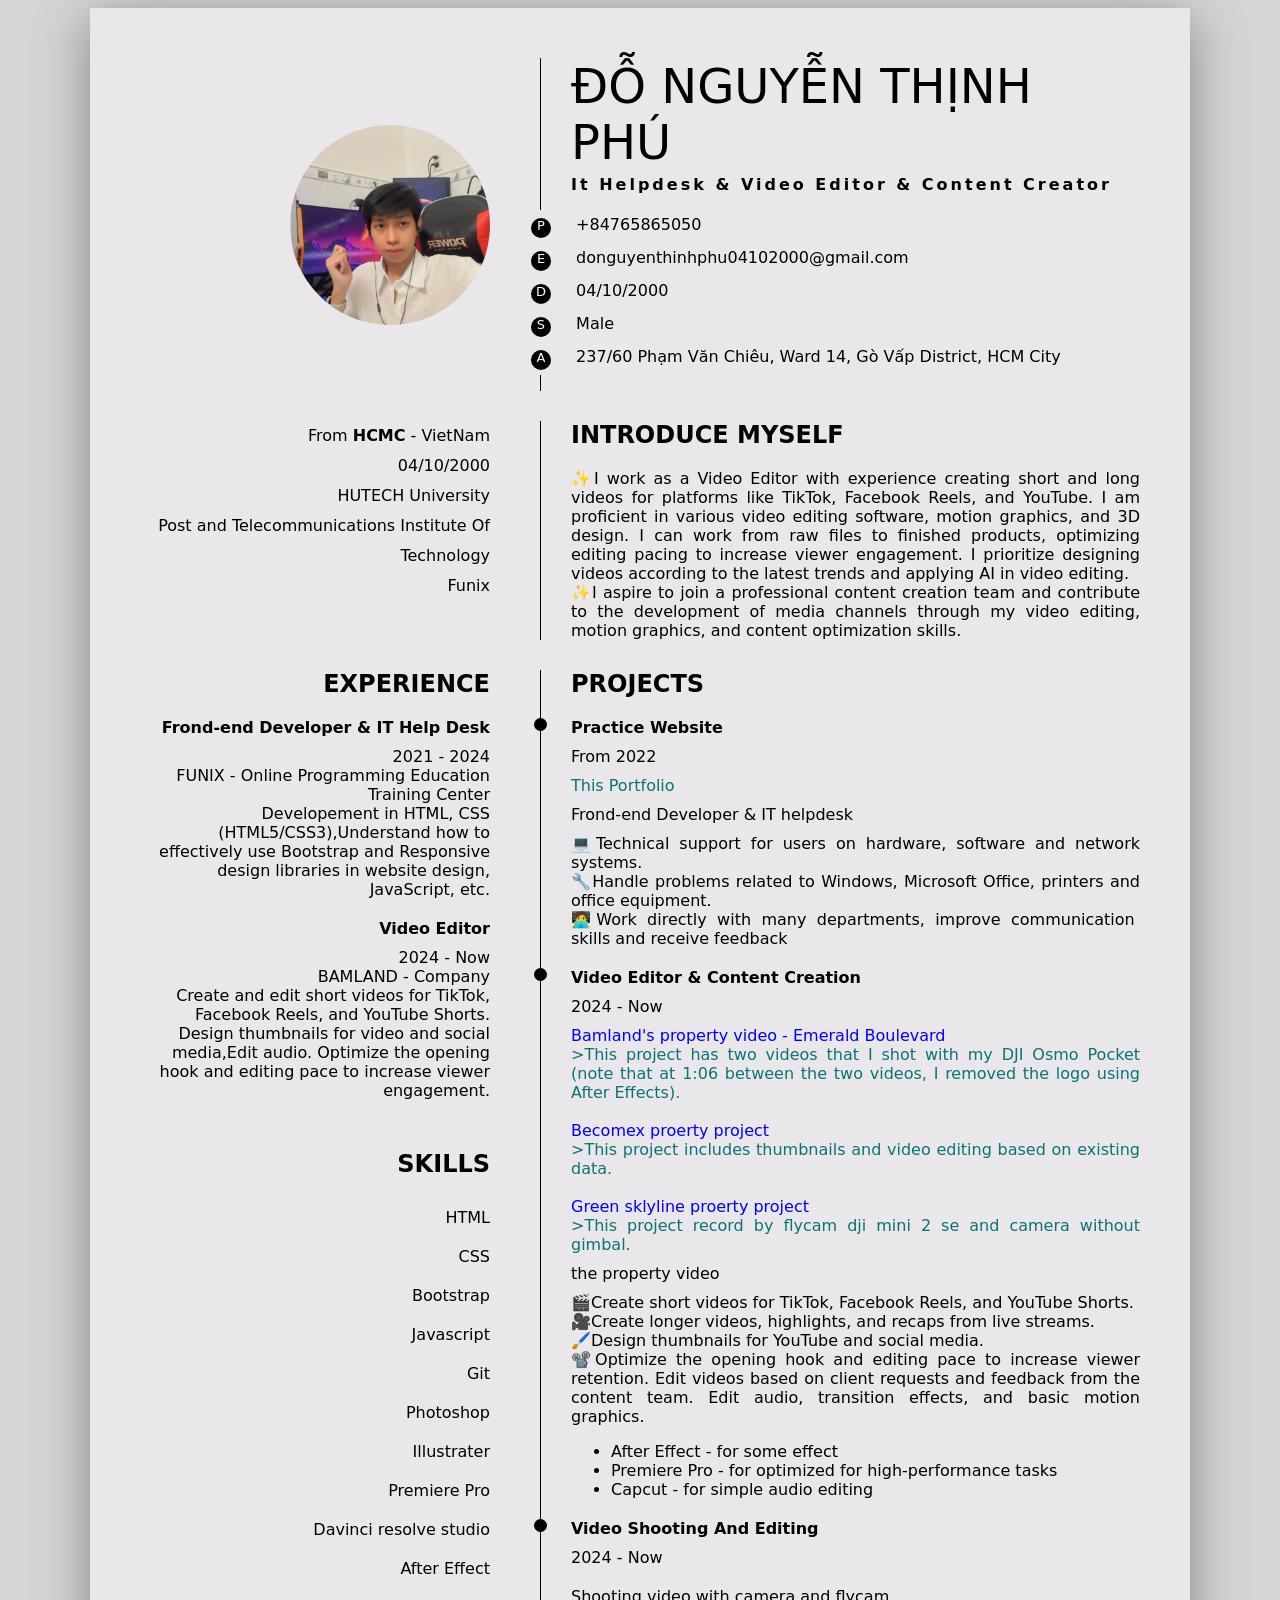
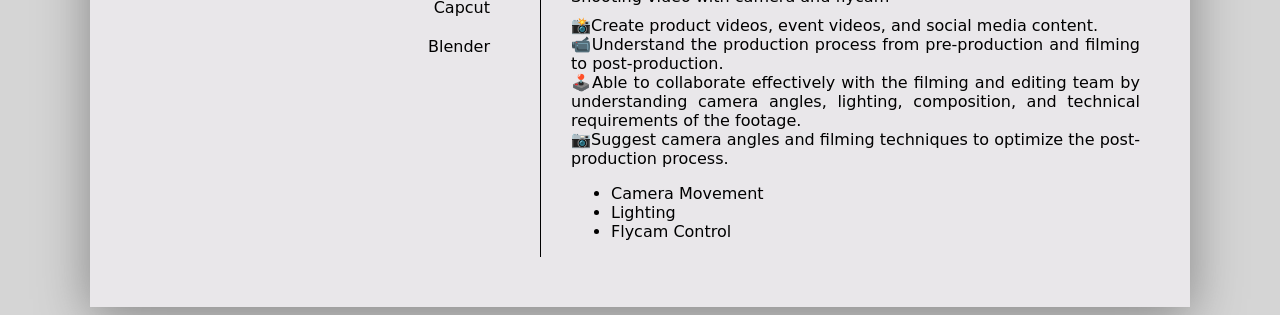
==== CV_videoEditor/index.html @ 46f2ce79 "Update index.html" ====
<!doctype html>
<html lang="en">
  <head>
    <meta charset="UTF-8" />
    <meta http-equiv="X-UA-Compatible" content="IE=edge" />
    <meta name="viewport" content="width=device-width, initial-scale=1.0" />
    <title>Phu's CV✨hehe💖</title>
    <link rel="stylesheet" href="index.css" />
    <link
      rel="stylesheet"
      href="https://cdnjs.cloudflare.com/ajax/libs/font-awesome/6.2.1/css/all.min.css"
    />
  </head>
  <body>
    <div class="container">
      <div class="avatar">
        <img src="CV.jpg" alt="" />
      </div>
      <div class="name">
        <h1>ĐỖ NGUYỄN THỊNH PHÚ</h1>
        <div class="specialize">
          It Helpdesk & Video Editor & Content Creator
        </div>
        <ul class="contact">
          <li><span>P</span> +84765865050</li>
          <li><span>E</span> donguyenthinhphu04102000@gmail.com</li>
          <li><span>D</span> 04/10/2000</li>
          <li><span>S</span> Male</li>
          <li>
            <span>A</span> 237/60 Phạm Văn Chiêu, Ward 14, Gò Vấp District, HCM
            City
          </li>
        </ul>
      </div>
      <div class="info">
        <ul>
          <li>From <b>HCMC</b> - VietNam</li>
          <li>04/10/2000</li>
          <li>HUTECH University</li>
          <li>Post and Telecommunications Institute Of Technology</li>
          <li>Funix</li>
        </ul>
      </div>
      <div class="intro">
        <h2>INTRODUCE MYSELF</h2>
        <div class="des">
          ✨I work as a Video Editor with experience creating short and long
          videos for platforms like TikTok, Facebook Reels, and YouTube. I am
          proficient in various video editing software, motion graphics, and 3D
          design. I can work from raw files to finished products, optimizing
          editing pacing to increase viewer engagement. I prioritize designing
          videos according to the latest trends and applying AI in video
          editing. <br />
          ✨I aspire to join a professional content creation team and contribute
          to the development of media channels through my video editing, motion
          graphics, and content optimization skills.
        </div>
      </div>
      <div class="experience">
        <h2>EXPERIENCE</h2>

        <div class="item">
          <h4>Frond-end Developer & IT Help Desk</h4>
          <div class="time">
            <span>2021 - 2024</span>
            <br />
            <span>FUNIX - Online Programming Education Training Center</span>
          </div>
          <div class="des">
            Developement in HTML, CSS (HTML5/CSS3),Understand how to effectively
            use Bootstrap and Responsive design libraries in website design,
            JavaScript, etc.
          </div>
        </div>

        <div class="item">
          <h4>Video Editor</h4>
          <div class="time">
            <span>2024 - Now</span>
            <br />
            <span>BAMLAND - Company</span>
          </div>
          <div class="des">
            Create and edit short videos for TikTok, Facebook Reels, and YouTube
            Shorts. Design thumbnails for video and social media,Edit audio.
            Optimize the opening hook and editing pace to increase viewer
            engagement.
          </div>
        </div>
        <h2 class="skills">SKILLS</h2>
        <ul>
          <li>HTML</li>
          <li>CSS</li>
          <li>Bootstrap</li>
          <li>Javascript</li>
          <li>Git</li>
          <li>Photoshop</li>
          <li>Illustrater</li>
          <li>Premiere Pro</li>
          <li>Davinci resolve studio</li>
          <li>After Effect</li>
          <li>Capcut</li>
          <li>Blender</li>
        </ul>
      </div>
      <div class="project">
        <h2>PROJECTS</h2>
        <div class="item">
          <h4>Practice Website</h4>
          <div class="time">From 2022</div>
          <div class="web">This Portfolio</div>
          <div class="location">Frond-end Developer & IT helpdesk</div>
          <div class="des">
            💻Technical support for users on hardware, software and network
            systems. <br />
            🔧Handle problems related to Windows, Microsoft Office, printers and
            office equipment. <br />
            🧑‍💻Work directly with many departments, improve communication skills
            and receive feedback
          </div>
        </div>

        <div class="item">
          <h4>Video Editor & Content Creation</h4>
          <div class="time">2024 - Now</div>
          <div class="web">
            <a
              href="https://drive.google.com/drive/folders/1BaCYa3hO27qHtuAuKKKrFc0nmqJ7KECo?usp=sharing"
              >Bamland's property video - Emerald Boulevard
            </a>
            <div class="des">
              >This project has two videos that I shot with my DJI Osmo Pocket
              (note that at 1:06 between the two videos, I removed the logo
              using After Effects).
            </div>
            <br />
            <a
              href="https://drive.google.com/drive/folders/1PlOJanoSykc5bjNb6Ya43X2ZH3G6Sf4e?usp=sharing"
              >Becomex proerty project
            </a>
            <div class="des">
              >This project includes thumbnails and video editing based on
              existing data.
            </div>
            <br />
            <a
              href="https://drive.google.com/drive/folders/14E3wXo5Frzo8lVdf6R0ysvtfVhwouVs3?usp=sharing"
              >Green sklyline proerty project
            </a>
            <div class="des">
              >This project record by flycam dji mini 2 se and camera without
              gimbal.
            </div>
          </div>
          <div class="location">the property video</div>
          <div class="des">
            🎬Create short videos for TikTok, Facebook Reels, and YouTube
            Shorts.<br />
            🎥Create longer videos, highlights, and recaps from live streams.<br />
            🖌️Design thumbnails for YouTube and social media.<br />
            📽️Optimize the opening hook and editing pace to increase viewer
            retention. Edit videos based on client requests and feedback from
            the content team. Edit audio, transition effects, and basic motion
            graphics.
            <ul>
              <li>After Effect - for some effect</li>
              <li>Premiere Pro - for optimized for high-performance tasks</li>
              <li>Capcut - for simple audio editing</li>
            </ul>
          </div>
        </div>

        <div class="item">
          <h4>Video Shooting And Editing</h4>
          <div class="time">2024 - Now</div>
          <div class="web">
            <!-- <a href="https://cvonlinecuaphu.000webhostapp.com/"
              >cvonlinecuaphu.000webhostapp.com
            </a> -->
          </div>
          <div class="location">Shooting video with camera and flycam</div>
          <div class="des">
            📸Create product videos, event videos, and social media content.<br />
            📹Understand the production process from pre-production and filming
            to post-production. <br />
            🕹️Able to collaborate effectively with the filming and editing team
            by understanding camera angles, lighting, composition, and technical
            requirements of the footage. <br />
            📷Suggest camera angles and filming techniques to optimize the
            post-production process.
            <ul>
              <li>Camera Movement</li>
              <li>Lighting</li>
              <li>Flycam Control</li>
            </ul>
          </div>
        </div>
      </div>
    </div>
  </body>
</html>
---- CV_videoEditor/index.css ----
body {
  background-color: #d5d5d5;
  font-family: system-ui;
}
.container {
  background-color: #e9e7ea;
  width: 1000px;
  max-width: 100%;
  margin: auto;
  padding: 50px;
  box-shadow: 0 10px 50px #858585;
  display: grid;
  grid-template-columns: 35% 60%;
  column-gap: 5%;
  row-gap: 30px;
}

.avatar img {
  width: 200px;
  height: 200px;
  object-fit: cover;
  border-radius: 50%;
}
.avatar {
  display: flex;
  justify-content: end;
  align-items: center;
}
.name {
  padding-left: 30px;
  border-left: 1px solid #000;
}
.name h1 {
  font-weight: 300;
  font-size: xxx-large;
  margin: 0px 0 5px;
}
.name .specialize {
  margin: 0;
  font-weight: bold;
  letter-spacing: 3px;
}
.name .contact {
  padding: 0;
  list-style: none;
}
.name .contact span {
  display: inline-block;
  background-color: #000;
  width: 20px;
  height: 20px;
  color: #fff;
  text-align: center;
  border-radius: 50%;
  font-size: small;
  margin-right: 20px;
}
.name .contact li {
  padding: 5px 0;
  transform: translate(-40px);
  background-color: #e9e7ea;
}
.info ul {
  padding: 0;
  margin: 0;
  list-style: none;
  text-align: right;
  line-height: 30px;
}

h2 {
  padding: 0;
  margin: 0 0 20px 0;
}
.intro {
  padding-left: 30px;
  border-left: 1px solid #000;
  text-align: justify;
}
.experience {
  text-align: right;
}
.experience h4 {
  margin: 20px 0 10px;
}
.skills {
  margin-top: 50px;
}
.experience ul {
  padding: 0;
  margin: 0;
  list-style: none;
}
.experience li {
  padding: 10px 0;
}
.project {
  padding-left: 30px;
  text-align: justify;
  border-left: 1px solid #000;
}
.project h4 {
  margin: 20px 0 10px;
}
.project .web {
  color: #0c7373;
  padding: 10px 0;
}
.project .location {
  font-weight: 500;
  padding-bottom: 10px;
}
.project .item {
  position: relative;
}
.project .item::before {
  position: absolute;
  width: 13px;
  height: 13px;
  background-color: #000;
  content: "";
  border-radius: 50%;
  left: -37px;
}
a:link {
    color: blue;
    text-decoration: none;
  }
a:hover {
  color: palevioletred;
  text-decoration: none;
}
a:active {
    color: red;
    text-decoration: underline;
}
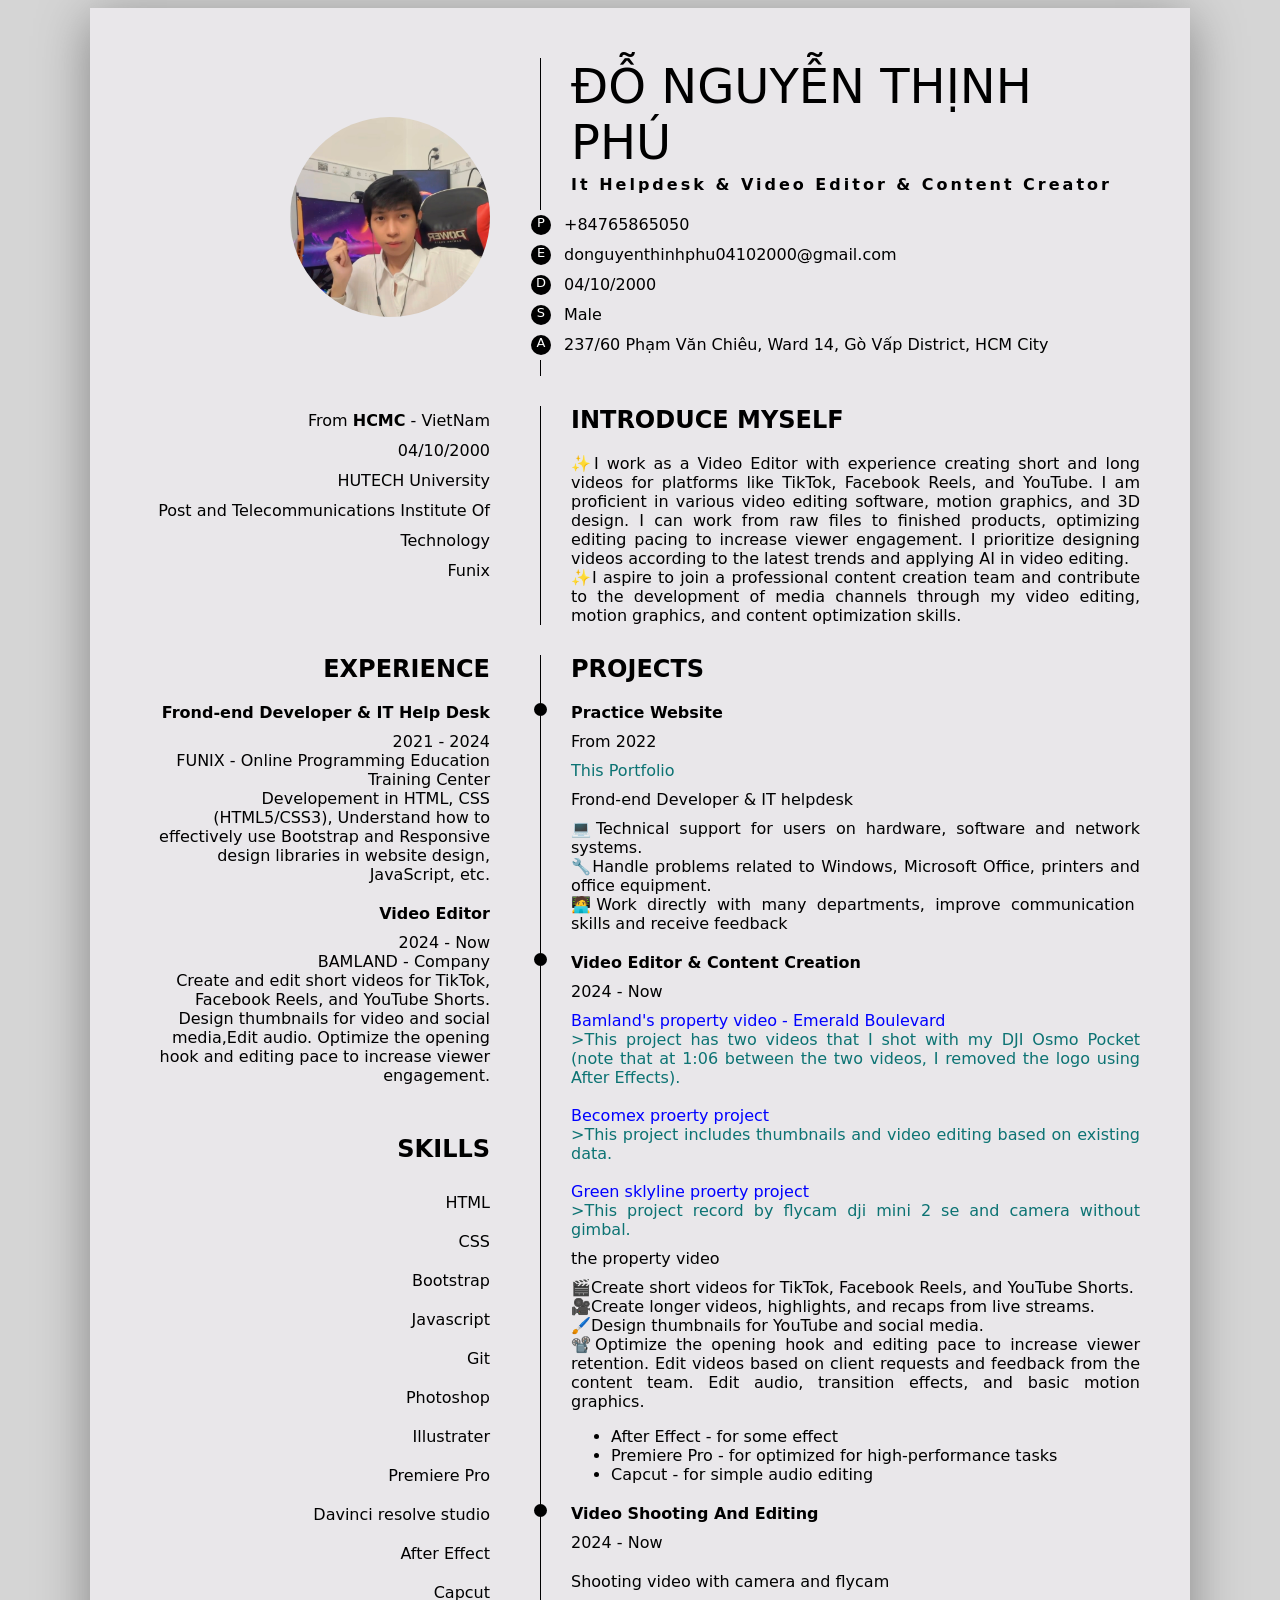
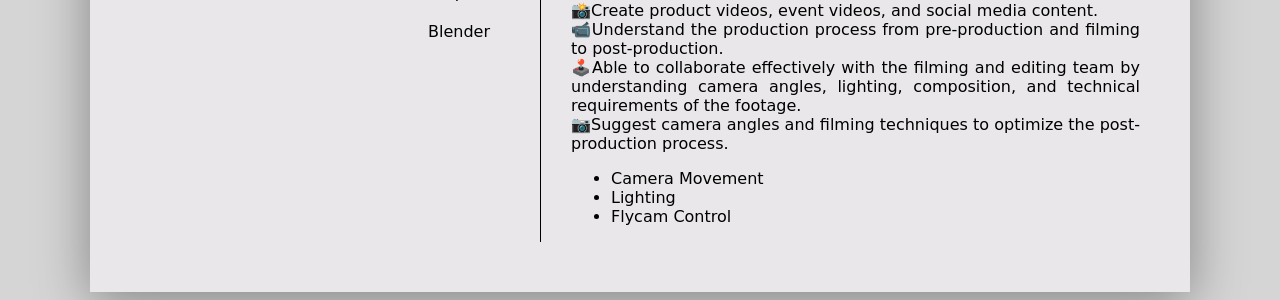
==== commit 4f8f597c: "Update index.html" ====
--- a/CV_videoEditor/index.html
+++ b/CV_videoEditor/index.html
@@ -67,7 +67,7 @@
             <span>FUNIX - Online Programming Education Training Center</span>
           </div>
           <div class="des">
-            Developement in HTML, CSS (HTML5/CSS3),Understand how to effectively
+            Developement in HTML, CSS (HTML5/CSS3), Understand how to effectively
             use Bootstrap and Responsive design libraries in website design,
             JavaScript, etc.
           </div>
--- a/CV_videoEditor/index.css
+++ b/CV_videoEditor/index.css
@@ -14,7 +14,21 @@
   column-gap: 5%;
   row-gap: 30px;
 }
+/* Im Trying fix this code for flexible in email */
+.contact li {
+    display: grid;
+    grid-template-columns: 25px 1fr;
+    gap: 8px;
+}
 
+.contact li span {
+    white-space: nowrap;
+}
+
+.contact li {
+    overflow-wrap: anywhere;
+}
+/* it finish here for fix code */
 .avatar img {
   width: 200px;
   height: 200px;
@@ -133,4 +147,4 @@
 a:active {
     color: red;
     text-decoration: underline;
-}+}
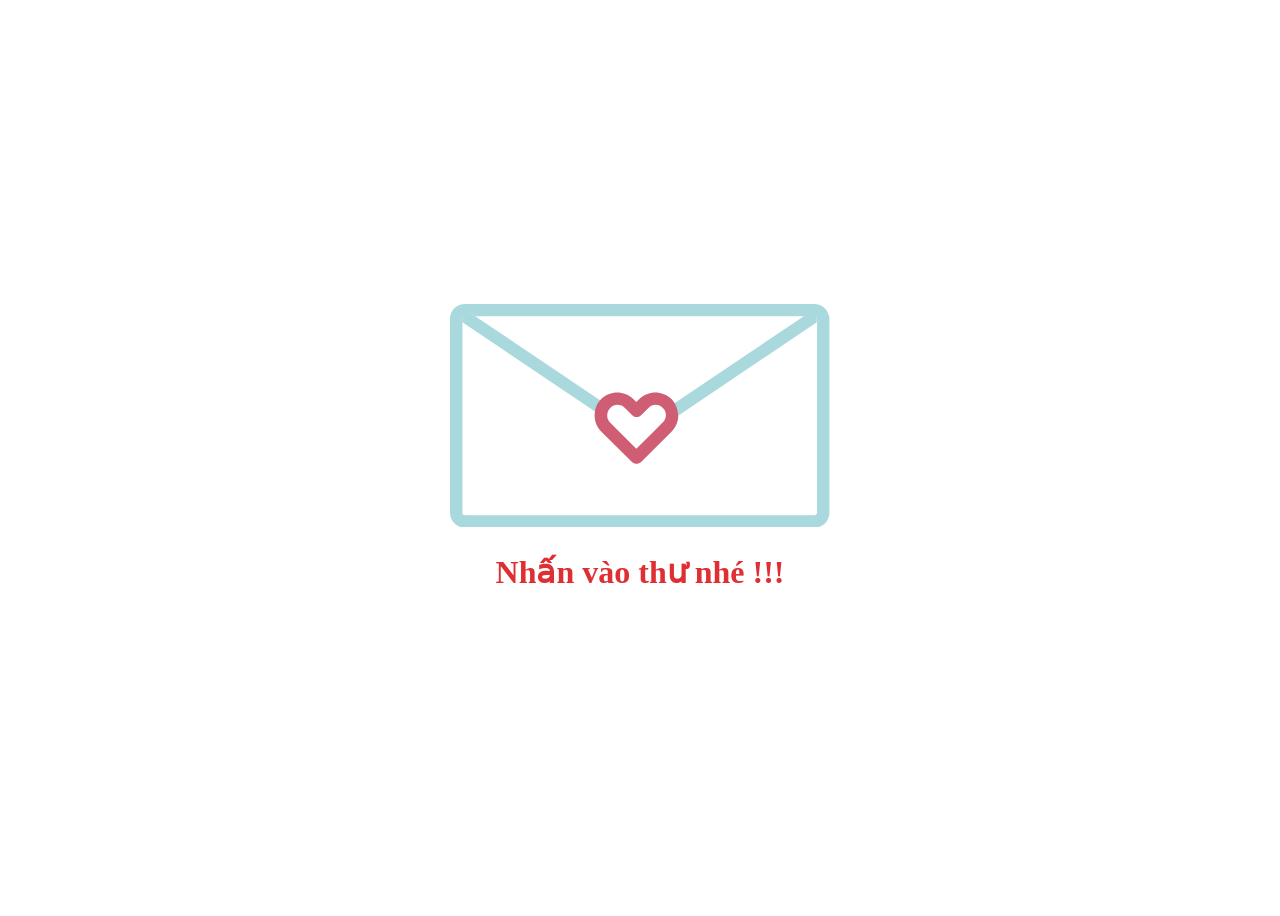
==== commit 86f4a483: "Add files via upload" ====
--- a/CV_videoEditor/index.html
+++ b/CV_videoEditor/index.html
@@ -1,201 +1,1164 @@
-<!doctype html>
+<!DOCTYPE html>
 <html lang="en">
-  <head>
-    <meta charset="UTF-8" />
-    <meta http-equiv="X-UA-Compatible" content="IE=edge" />
-    <meta name="viewport" content="width=device-width, initial-scale=1.0" />
-    <title>Phu's CV✨hehe💖</title>
-    <link rel="stylesheet" href="index.css" />
-    <link
-      rel="stylesheet"
-      href="https://cdnjs.cloudflare.com/ajax/libs/font-awesome/6.2.1/css/all.min.css"
-    />
-  </head>
-  <body>
-    <div class="container">
-      <div class="avatar">
-        <img src="CV.jpg" alt="" />
-      </div>
-      <div class="name">
-        <h1>ĐỖ NGUYỄN THỊNH PHÚ</h1>
-        <div class="specialize">
-          It Helpdesk & Video Editor & Content Creator
+
+<head>
+    <meta charset="UTF-8">
+    <meta http-equiv="X-UA-Compatible" content="IE=edge">
+    <meta name="viewport" content="width=device-width, initial-scale=1.0">
+    <title>Lời chúc của Phú☃️☃️❄️❄️</title>
+</head>
+<style>
+    ::selection {
+        background: rgba(255, 255, 0, 0.5);
+    }
+
+    body {
+        background: white;
+    }
+
+    .window {
+        width: 340px;
+        height: 340px;
+        background: #a0d5d3;
+        position: absolute;
+        top: 50%;
+        left: 50%;
+        border-radius: 50%;
+        margin-top: -60px;
+        -webkit-transform: translate(-50%, -50%);
+        -moz-transform: translate(-50%, -50%);
+        -ms-transform: translate(-50%, -50%);
+        -o-transform: translate(-50%, -50%);
+        transform: translate(-50%, -50%);
+        border: 10px solid #f8e7dc;
+        overflow: hidden;
+    }
+
+    .santa {
+        position: absolute;
+        left: 50%;
+        bottom: 0;
+        -webkit-transform: translateX(-50%);
+        -moz-transform: translateX(-50%);
+        -ms-transform: translateX(-50%);
+        -o-transform: translateX(-50%);
+        transform: translateX(-50%);
+    }
+
+    .santa .body {
+        width: 190px;
+        height: 210px;
+        background: #de2f32;
+        position: relative;
+        border-radius: 50%;
+        top: 0;
+        -webkit-animation: bodyLaugh 4s linear infinite;
+        -moz-animation: bodyLaugh 4s linear infinite;
+        -ms-animation: bodyLaugh 4s linear infinite;
+        -o-animation: bodyLaugh 4s linear infinite;
+        animation: bodyLaugh 4s linear infinite;
+        -webkit-transform: translateY(50%);
+        -moz-transform: translateY(50%);
+        -ms-transform: translateY(50%);
+        -o-transform: translateY(50%);
+        transform: translateY(50%);
+    }
+
+    .santa .body:before {
+        content: " ";
+        width: 7px;
+        height: 7px;
+        background: #f7be10;
+        border-radius: 50%;
+        position: absolute;
+        top: 35%;
+        left: 50%;
+        -webkit-transform: translate(-50%, -50%);
+        -moz-transform: translate(-50%, -50%);
+        -ms-transform: translate(-50%, -50%);
+        -o-transform: translate(-50%, -50%);
+        transform: translate(-50%, -50%);
+        box-shadow: 0px -18px 0px #f7be10, 0px 18px 0px #f7be10;
+    }
+
+    .santa .head {
+        z-index: 2;
+        position: absolute;
+        bottom: 90px;
+        left: 50%;
+        -webkit-animation: headLaugh 4s linear infinite;
+        -moz-animation: headLaugh 4s linear infinite;
+        -ms-animation: headLaugh 4s linear infinite;
+        -o-animation: headLaugh 4s linear infinite;
+        animation: headLaugh 4s linear infinite;
+        -webkit-transform: translateX(-50%);
+        -moz-transform: translateX(-50%);
+        -ms-transform: translateX(-50%);
+        -o-transform: translateX(-50%);
+        transform: translateX(-50%);
+    }
+
+    .santa .head .face {
+        width: 120px;
+        height: 130px;
+        background: #edcab0;
+        background: radial-gradient(#edcab0, #e9a982);
+        border-radius: 50%;
+        border: 3px solid #f8e7dc;
+    }
+
+    .santa .head .face .redhat .whitepart {
+        position: absolute;
+        left: 50%;
+        top: 0;
+        -webkit-transform: translateX(-50%);
+        -moz-transform: translateX(-50%);
+        -ms-transform: translateX(-50%);
+        -o-transform: translateX(-50%);
+        transform: translateX(-50%);
+        width: 90%;
+        height: 32px;
+        background: #f8e7dc;
+        border-radius: 50px;
+        z-index: 4;
+        box-shadow: 0px 6px 0px -4px rgba(0, 0, 0, 0.1);
+    }
+
+    .santa .head .face .redhat .redpart {
+        width: 120px;
+        height: 120px;
+        background: #de2f32;
+        position: absolute;
+        top: -50px;
+        left: 15px;
+        border-radius: 50%;
+        z-index: -1;
+    }
+
+    .santa .head .face .redhat .redpart:before {
+        content: " ";
+        width: 95px;
+        height: 95px;
+        position: absolute;
+        left: 0;
+        top: 12px;
+        border-radius: 50%;
+        box-shadow: inset -8px -1px 0px -5px rgba(0, 0, 0, 0.05);
+    }
+
+    .santa .head .face .redhat .redpart:after {
+        content: " ";
+        position: absolute;
+        right: 0;
+        top: 60px;
+        background: #de2f32;
+        width: 20px;
+        height: 50px;
+    }
+
+    .santa .head .face .redhat .hatball {
+        width: 38px;
+        height: 38px;
+        background: #f8e7dc;
+        border-radius: 50%;
+        z-index: 5;
+        position: absolute;
+        right: -20px;
+        top: 40px;
+        box-shadow: 0px 6px 0px -4px rgba(0, 0, 0, 0.1);
+    }
+
+    .santa .head .face .eyes {
+        position: absolute;
+        left: 50%;
+        -webkit-transform: translateX(-50%);
+        -moz-transform: translateX(-50%);
+        -ms-transform: translateX(-50%);
+        -o-transform: translateX(-50%);
+        transform: translateX(-50%);
+        top: 57px;
+    }
+
+    .santa .head .face .eyes:before,
+    .santa .head .face .eyes:after {
+        content: " ";
+        position: absolute;
+        width: 15px;
+        height: 9px;
+        top: 0;
+        border: 5px solid #a8744f;
+        border-width: 0;
+        border-top-width: 5px;
+        border-radius: 50%;
+    }
+
+    .santa .head .face .eyes:before {
+        left: -28px;
+    }
+
+    .santa .head .face .eyes:after {
+        right: -28px;
+    }
+
+    .santa .head .face .beard {
+        width: 55px;
+        height: 55px;
+        background: #f8e7dc;
+        border-radius: 50%;
+        position: absolute;
+        bottom: -30px;
+        left: 50%;
+        -webkit-animation: beardLaugh 4s linear infinite;
+        -moz-animation: beardLaugh 4s linear infinite;
+        -ms-animation: beardLaugh 4s linear infinite;
+        -o-animation: beardLaugh 4s linear infinite;
+        animation: beardLaugh 4s linear infinite;
+        -webkit-transform: translateX(-50%);
+        -moz-transform: translateX(-50%);
+        -ms-transform: translateX(-50%);
+        -o-transform: translateX(-50%);
+        transform: translateX(-50%);
+    }
+
+    .santa .head .face .beard:before,
+    .santa .head .face .beard:after {
+        content: " ";
+        width: 80px;
+        height: 80px;
+        background: #f8e7dc;
+        border-radius: 50%;
+        position: absolute;
+        bottom: 15px;
+    }
+
+    .santa .head .face .beard:before {
+        left: -40px;
+    }
+
+    .santa .head .face .beard:after {
+        right: -40px;
+    }
+
+    .santa .head .face .beard .nouse {
+        width: 25px;
+        height: 20px;
+        border-radius: 50%;
+        background: #edcab0;
+        position: absolute;
+        z-index: 3;
+        box-shadow: inset -3px -3px 0px #e9a982;
+        left: 50%;
+        -webkit-transform: translateX(-50%);
+        -moz-transform: translateX(-50%);
+        -ms-transform: translateX(-50%);
+        -o-transform: translateX(-50%);
+        transform: translateX(-50%);
+        top: -42px;
+    }
+
+    .santa .head .face .beard .mouth {
+        background: #a8744f;
+        z-index: 3;
+        position: absolute;
+        width: 15px;
+        height: 5px;
+        border-bottom-right-radius: 80px 50px;
+        border-bottom-left-radius: 80px 50px;
+        left: 50%;
+        top: 0;
+        -webkit-animation: mouthLaugh 4s linear infinite;
+        -moz-animation: mouthLaugh 4s linear infinite;
+        -ms-animation: mouthLaugh 4s linear infinite;
+        -o-animation: mouthLaugh 4s linear infinite;
+        animation: mouthLaugh 4s linear infinite;
+        -webkit-transform: translateX(-50%);
+        -moz-transform: translateX(-50%);
+        -ms-transform: translateX(-50%);
+        -o-transform: translateX(-50%);
+        transform: translateX(-50%);
+    }
+
+    .santa .head .ears:before,
+    .santa .head .ears:after {
+        content: " ";
+        width: 20px;
+        height: 30px;
+        border-radius: 50%;
+        background: radial-gradient(#e9a982, #edcab0);
+        position: absolute;
+        top: 50%;
+        z-index: -1;
+    }
+
+    .santa .head .ears:before {
+        left: -8px;
+        -webkit-transform: rotate(-10deg);
+        -moz-transform: rotate(-10deg);
+        -ms-transform: rotate(-10deg);
+        -o-transform: rotate(-10deg);
+        transform: rotate(-10deg);
+    }
+
+    .santa .head .ears:after {
+        right: -8px;
+        -webkit-transform: rotate(10deg);
+        -moz-transform: rotate(10deg);
+        -ms-transform: rotate(10deg);
+        -o-transform: rotate(10deg);
+        transform: rotate(10deg);
+    }
+
+    @font-face {
+        font-family: 'Mountains of Christmas';
+        font-style: normal;
+        src: local("Mountains of Christmas"), local("MountainsofChristmas-Regular"), url(https://fonts.gstatic.com/s/mountainsofchristmas/v8/dVGBFPwd6G44IWDbQtPewylJhLDHyIrT3I5b5eGTHmw.woff2) format("woff2");
+    }
+
+    /* .message {
+        position: absolute;
+        left: 50%;
+        top: 50%;
+        margin-top: 80px;
+        -webkit-transform: translateX(-50%);
+        -moz-transform: translateX(-50%);
+        -ms-transform: translateX(-50%);
+        -o-transform: translateX(-50%);
+        transform: translateX(-50%);
+        color: #f8e7dc;
+        font-family: 'Mountains of Christmas';
+    }
+
+    .message h1 {
+        font-style: normal;
+        font-size: 75px;
+        margin-bottom: 0;
+        white-space: nowrap;
+    }
+
+    .message h2 {
+        margin: 0;
+        font-size: 20px;
+        text-align: center;
+        white-space: nowrap;
+    } */
+     /* im trying to fix this to below */
+     .message {
+        position: absolute;
+        left: 50%;
+        top: 50%;
+        margin-top: 80px;
+        transform: translateX(-50%);
+        color: #f8e7dc;
+        font-family: 'Mountains of Christmas';
+        
+        width: 90%;
+        max-width: 600px;
+        text-align: center;
+    }
+
+    .message h1 {
+        font-style: normal;
+        font-size: clamp(32px, 8vw, 75px);
+        margin-bottom: 10px;
+        line-height: 1.1;
+
+        white-space: normal;
+        word-wrap: break-word;
+    }
+
+    .message h2 {
+        margin: 5px 0;
+        font-size: clamp(14px, 3vw, 20px);
+        line-height: 1.5;
+
+        white-space: normal;
+        word-wrap: break-word;
+    }
+    @media (max-width: 768px) {
+
+        .window {
+            width: 280px;
+            height: 280px;
+        }
+
+        .message {
+            width: 95%;
+            margin-top: 60px;
+        }
+
+        .message h1 {
+            font-size: 38px;
+        }
+
+        .message h2 {
+            font-size: 16px;
+        }
+    }
+/* that's all */
+
+    .message h2 a {
+        color: #f7be10;
+        opacity: 0.8;
+    }
+
+    .message h2 a:hover {
+        opacity: 1;
+    }
+
+    @-webkit-keyframes bodyLaugh {
+        0% {
+            top: 0px;
+        }
+
+        2% {
+            top: -3px;
+        }
+
+        4% {
+            top: 0px;
+        }
+
+        8% {
+            top: -3px;
+        }
+
+        10% {
+            top: 0px;
+        }
+
+        12% {
+            top: -3px;
+        }
+
+        14% {
+            top: 0px;
+        }
+
+        18% {
+            top: -3px;
+        }
+
+        20% {
+            top: 0px;
+        }
+
+        22% {
+            top: -3px;
+        }
+
+        24% {
+            top: 0px;
+        }
+
+        28% {
+            top: -3px;
+        }
+
+        30% {
+            top: 0px;
+        }
+
+        100% {
+            top: 0px;
+        }
+    }
+
+    @-moz-keyframes bodyLaugh {
+        0% {
+            top: 0px;
+        }
+
+        2% {
+            top: -3px;
+        }
+
+        4% {
+            top: 0px;
+        }
+
+        8% {
+            top: -3px;
+        }
+
+        10% {
+            top: 0px;
+        }
+
+        12% {
+            top: -3px;
+        }
+
+        14% {
+            top: 0px;
+        }
+
+        18% {
+            top: -3px;
+        }
+
+        20% {
+            top: 0px;
+        }
+
+        22% {
+            top: -3px;
+        }
+
+        24% {
+            top: 0px;
+        }
+
+        28% {
+            top: -3px;
+        }
+
+        30% {
+            top: 0px;
+        }
+
+        100% {
+            top: 0px;
+        }
+    }
+
+    @-ms-keyframes bodyLaugh {
+        0% {
+            top: 0px;
+        }
+
+        2% {
+            top: -3px;
+        }
+
+        4% {
+            top: 0px;
+        }
+
+        8% {
+            top: -3px;
+        }
+
+        10% {
+            top: 0px;
+        }
+
+        12% {
+            top: -3px;
+        }
+
+        14% {
+            top: 0px;
+        }
+
+        18% {
+            top: -3px;
+        }
+
+        20% {
+            top: 0px;
+        }
+
+        22% {
+            top: -3px;
+        }
+
+        24% {
+            top: 0px;
+        }
+
+        28% {
+            top: -3px;
+        }
+
+        30% {
+            top: 0px;
+        }
+
+        100% {
+            top: 0px;
+        }
+    }
+
+    @keyframes bodyLaugh {
+        0% {
+            top: 0px;
+        }
+
+        2% {
+            top: -3px;
+        }
+
+        4% {
+            top: 0px;
+        }
+
+        8% {
+            top: -3px;
+        }
+
+        10% {
+            top: 0px;
+        }
+
+        12% {
+            top: -3px;
+        }
+
+        14% {
+            top: 0px;
+        }
+
+        18% {
+            top: -3px;
+        }
+
+        20% {
+            top: 0px;
+        }
+
+        22% {
+            top: -3px;
+        }
+
+        24% {
+            top: 0px;
+        }
+
+        28% {
+            top: -3px;
+        }
+
+        30% {
+            top: 0px;
+        }
+
+        100% {
+            top: 0px;
+        }
+    }
+
+    @-webkit-keyframes beardLaugh {
+        0% {
+            bottom: -28px;
+        }
+
+        2% {
+            bottom: -30px;
+        }
+
+        4% {
+            bottom: -28px;
+        }
+
+        8% {
+            bottom: -30px;
+        }
+
+        10% {
+            bottom: -28px;
+        }
+
+        12% {
+            bottom: -30px;
+        }
+
+        14% {
+            bottom: -28px;
+        }
+
+        18% {
+            bottom: -30px;
+        }
+
+        20% {
+            bottom: -28px;
+        }
+
+        22% {
+            bottom: -30px;
+        }
+
+        24% {
+            bottom: -28px;
+        }
+
+        28% {
+            bottom: -30px;
+        }
+
+        30% {
+            bottom: -28px;
+        }
+
+        100% {
+            bottom: -28px;
+        }
+    }
+
+    @-moz-keyframes beardLaugh {
+        0% {
+            bottom: -28px;
+        }
+
+        2% {
+            bottom: -30px;
+        }
+
+        4% {
+            bottom: -28px;
+        }
+
+        8% {
+            bottom: -30px;
+        }
+
+        10% {
+            bottom: -28px;
+        }
+
+        12% {
+            bottom: -30px;
+        }
+
+        14% {
+            bottom: -28px;
+        }
+
+        18% {
+            bottom: -30px;
+        }
+
+        20% {
+            bottom: -28px;
+        }
+
+        22% {
+            bottom: -30px;
+        }
+
+        24% {
+            bottom: -28px;
+        }
+
+        28% {
+            bottom: -30px;
+        }
+
+        30% {
+            bottom: -28px;
+        }
+
+        100% {
+            bottom: -28px;
+        }
+    }
+
+    @-ms-keyframes beardLaugh {
+        0% {
+            bottom: -28px;
+        }
+
+        2% {
+            bottom: -30px;
+        }
+
+        4% {
+            bottom: -28px;
+        }
+
+        8% {
+            bottom: -30px;
+        }
+
+        10% {
+            bottom: -28px;
+        }
+
+        12% {
+            bottom: -30px;
+        }
+
+        14% {
+            bottom: -28px;
+        }
+
+        18% {
+            bottom: -30px;
+        }
+
+        20% {
+            bottom: -28px;
+        }
+
+        22% {
+            bottom: -30px;
+        }
+
+        24% {
+            bottom: -28px;
+        }
+
+        28% {
+            bottom: -30px;
+        }
+
+        30% {
+            bottom: -28px;
+        }
+
+        100% {
+            bottom: -28px;
+        }
+    }
+
+    @keyframes beardLaugh {
+        0% {
+            bottom: -28px;
+        }
+
+        2% {
+            bottom: -30px;
+        }
+
+        4% {
+            bottom: -28px;
+        }
+
+        8% {
+            bottom: -30px;
+        }
+
+        10% {
+            bottom: -28px;
+        }
+
+        12% {
+            bottom: -30px;
+        }
+
+        14% {
+            bottom: -28px;
+        }
+
+        18% {
+            bottom: -30px;
+        }
+
+        20% {
+            bottom: -28px;
+        }
+
+        22% {
+            bottom: -30px;
+        }
+
+        24% {
+            bottom: -28px;
+        }
+
+        28% {
+            bottom: -30px;
+        }
+
+        30% {
+            bottom: -28px;
+        }
+
+        100% {
+            bottom: -28px;
+        }
+    }
+
+    @-webkit-keyframes headLaugh {
+        0% {
+            bottom: 83px;
+        }
+
+        45% {
+            bottom: 83px;
+        }
+
+        50% {
+            bottom: 90px;
+        }
+
+        92% {
+            bottom: 90px;
+        }
+
+        98% {
+            bottom: 83px;
+        }
+
+        100% {
+            bottom: 83px;
+        }
+    }
+
+    @-moz-keyframes headLaugh {
+        0% {
+            bottom: 83px;
+        }
+
+        45% {
+            bottom: 83px;
+        }
+
+        50% {
+            bottom: 90px;
+        }
+
+        92% {
+            bottom: 90px;
+        }
+
+        98% {
+            bottom: 83px;
+        }
+
+        100% {
+            bottom: 83px;
+        }
+    }
+
+    @-ms-keyframes headLaugh {
+        0% {
+            bottom: 83px;
+        }
+
+        45% {
+            bottom: 83px;
+        }
+
+        50% {
+            bottom: 90px;
+        }
+
+        92% {
+            bottom: 90px;
+        }
+
+        98% {
+            bottom: 83px;
+        }
+
+        100% {
+            bottom: 83px;
+        }
+    }
+
+    @keyframes headLaugh {
+        0% {
+            bottom: 83px;
+        }
+
+        45% {
+            bottom: 83px;
+        }
+
+        50% {
+            bottom: 90px;
+        }
+
+        92% {
+            bottom: 90px;
+        }
+
+        98% {
+            bottom: 83px;
+        }
+
+        100% {
+            bottom: 83px;
+        }
+    }
+
+    @-webkit-keyframes mouthLaugh {
+        0% {
+            width: 20px;
+        }
+
+        45% {
+            width: 20px;
+        }
+
+        50% {
+            width: 15px;
+        }
+
+        92% {
+            width: 15px;
+        }
+
+        98% {
+            width: 20px;
+        }
+
+        100% {
+            width: 20px;
+        }
+    }
+
+    @-moz-keyframes mouthLaugh {
+        0% {
+            width: 20px;
+        }
+
+        45% {
+            width: 20px;
+        }
+
+        50% {
+            width: 15px;
+        }
+
+        92% {
+            width: 15px;
+        }
+
+        98% {
+            width: 20px;
+        }
+
+        100% {
+            width: 20px;
+        }
+    }
+
+    @-ms-keyframes mouthLaugh {
+        0% {
+            width: 20px;
+        }
+
+        45% {
+            width: 20px;
+        }
+
+        50% {
+            width: 15px;
+        }
+
+        92% {
+            width: 15px;
+        }
+
+        98% {
+            width: 20px;
+        }
+
+        100% {
+            width: 20px;
+        }
+    }
+
+    @keyframes mouthLaugh {
+        0% {
+            width: 20px;
+        }
+
+        45% {
+            width: 20px;
+        }
+
+        50% {
+            width: 15px;
+        }
+
+        92% {
+            width: 15px;
+        }
+
+        98% {
+            width: 20px;
+        }
+
+        100% {
+            width: 20px;
+        }
+    }
+
+
+    /* abc  */
+
+.christmas{
+    display: none;
+}
+  
+.christmas:before {
+  content: "";
+  position: absolute;
+  top: 0;
+  left: 0;
+  width: 100%;
+  height: 100%;
+  transform: rotate(-10deg);
+  background-image: radial-gradient(circle at 30% 30%, #fff 1.5%, transparent 2.5%), radial-gradient(circle at 80% 70%, #fff 1.5%, transparent 2.5%), radial-gradient(circle at 30% 50%, #fff 1%, transparent 2%), radial-gradient(circle at 70% 85%, #fff 1%, transparent 2%);
+  background-size: 10% 30%;
+  background-position: 0 0, 0 0, 0 0, 0 0;
+  -webkit-animation: snow 3s linear infinite ;
+          animation: snow 3s linear infinite ;
+}
+@-webkit-keyframes snow {
+  100% {
+    background-position: 0px 200px, 0 200px, 0px 200px, 0px 200px;
+  }
+}
+@keyframes snow {
+  100% {
+    background-position: 0px 200px, 0 200px, 0px 200px, 0px 200px;
+  }
+}
+
+
+</style>
+
+<body id="body" style="display:flex; align-items: center;justify-content: center;height: 100vh;">
+    
+    <div id="btn" style="width:30%;">
+        <svg xmlns="http://www.w3.org/2000/svg" xmlns:xlink="http://www.w3.org/1999/xlink" version="1.1" x="0px" y="0px" viewBox="0 0 150 88.4" enable-background="new 0 0 150 88.4" xml:space="preserve" style="fill: rgb(0, 0, 0);" role="img" aria-label="Valentine Envelope Line Icon">
+            <path d="M60.1,38.6c3.4-3.4,9-3.4,12.4,0l1.2,1.1l1.2-1.1c3.4-3.4,9-3.4,12.4,0c0.4,0.4,0.7,0.7,1,1.1L140,4.8H10.1  L60.1,38.6L60.1,38.6z" style="fill: none;"></path>
+            <path d="M89.8,44.8c0,2.3-0.9,4.6-2.6,6.2L75.4,62.9c-0.5,0.5-1.1,0.7-1.7,0.7s-1.2-0.2-1.7-0.7L60.1,51  c-1.7-1.7-2.6-3.9-2.6-6.2c0-0.7,0.1-1.3,0.2-2L4.8,7.2v75.4c0,0.6,0.5,1,1,1h138.3c0.6,0,1-0.5,1-1V7.2L89.8,44.5  C89.8,44.6,89.8,44.7,89.8,44.8z" style="fill: none;"></path>
+            <g id="__id2_s23t51u2c"><path d="M148.8,2.3c0-0.1-0.1-0.2-0.2-0.3c-0.3-0.3-0.6-0.6-0.9-0.8c-0.4-0.2-0.8-0.3-1.2-0.3c0.4,0,0.9,0.1,1.2,0.3  c-1-0.8-2.2-1.2-3.6-1.2H5.9C4.5,0,3.3,0.5,2.3,1.2C2.1,1.3,1.9,1.5,1.8,1.7C1.7,1.8,1.5,1.9,1.4,2C0.5,3.1,0,4.4,0,5.9v76.7  c0,3.2,2.6,5.9,5.9,5.9h138.3c3.2,0,5.9-2.6,5.9-5.9V5.9C150,4.5,149.5,3.3,148.8,2.3z M147.9,5.4l-2.7,1.8v75.4c0,0.6-0.5,1-1,1  H5.9c-0.6,0-1-0.5-1-1V7.2L2.1,5.3l2.7,1.8V5.9c0-0.6,0.5-1,1-1h0.1c-0.6,0-1,0.5-1,1v1.3l52.9,35.6c0.3-1.6,1.1-3.1,2.3-4.2  l-50-33.7H10L4.8,1.3L10,4.8h130L88.2,39.7c1,1.4,1.5,3,1.6,4.8l55.3-37.3V5.9c0.1-0.6-0.4-1.1-1-1.1h0.1c0.6,0,1,0.5,1,1v1.3  L147.9,5.4c0.7-0.5,1-1.3,1.1-2C149,4.2,148.6,5,147.9,5.4z" style="fill: rgb(169, 216, 221);"></path></g>
+            <g id="__id3_s23t51u2c"><path d="M90.2,43.7c-0.1-1.8-0.6-3.4-1.6-4.9c-0.3-0.4-0.6-0.8-1-1.2c-3.5-3.5-9.2-3.5-12.7,0l-1.2,1.2l-1.2-1.2  c-3.5-3.5-9.2-3.5-12.7,0c0,0,0,0,0,0c-1.2,1.2-2,2.7-2.4,4.4c-0.1,0.6-0.2,1.3-0.2,2c0,2.4,0.9,4.7,2.6,6.4L72,62.5  c0.5,0.5,1.1,0.7,1.8,0.7c0.6,0,1.3-0.2,1.8-0.7l12.1-12.1c1.7-1.7,2.6-4,2.6-6.4C90.3,43.9,90.2,43.8,90.2,43.7z M73.7,57.3  L63.3,46.9c-0.4-0.4-0.7-0.9-0.9-1.5c-0.2-0.4-0.2-0.9-0.2-1.4c0-1.1,0.4-2.1,1.2-2.9c0.2-0.2,0.5-0.4,0.8-0.6  c0.6-0.4,1.3-0.6,2.1-0.6c1.1,0,2.1,0.4,2.9,1.2l2.9,2.9c1,1,2.5,1,3.5,0l2.9-2.9c1.6-1.6,4.1-1.6,5.7,0c0.1,0.1,0.2,0.3,0.4,0.4  c1.2,1.6,1.1,3.8-0.4,5.3l-2.9,2.9L73.7,57.3z" style="fill: rgb(207, 94, 116);"></path></g>
+            </svg>
+            <h1 style="text-align: center;color:#de2f32">Nhấn vào thư nhé !!!</h1>
+    </div>
+   
+   <div class="christmas" >
+    <div class="message">
+        <h1>Merry Christmas!</h1>
+        <h2>🦌🦌🎅🎅Lời chúc từ Phú☃️☃️❄️❄️</h2>
+        <h2>Chúc cậu một giáng sinh an lành một năm mới bình an và những điều tốt lành nhất nhenn!</h2>
+    </div>
+    <div class="window ">
+        <div class="santa">
+            <div class="head">
+                <div class="face">
+                    <div class="redhat">
+                        <div class="whitepart"></div>
+                        <div class="redpart"></div>
+                        <div class="hatball"></div>
+                    </div>
+                    <div class="eyes"></div>
+                    <div class="beard">
+                        <div class="nouse"></div>
+                        <div class="mouth"></div>
+                    </div>
+                </div>
+                <div class="ears"></div>
+            </div>
+            <div class="body"></div>
         </div>
-        <ul class="contact">
-          <li><span>P</span> +84765865050</li>
-          <li><span>E</span> donguyenthinhphu04102000@gmail.com</li>
-          <li><span>D</span> 04/10/2000</li>
-          <li><span>S</span> Male</li>
-          <li>
-            <span>A</span> 237/60 Phạm Văn Chiêu, Ward 14, Gò Vấp District, HCM
-            City
-          </li>
-        </ul>
-      </div>
-      <div class="info">
-        <ul>
-          <li>From <b>HCMC</b> - VietNam</li>
-          <li>04/10/2000</li>
-          <li>HUTECH University</li>
-          <li>Post and Telecommunications Institute Of Technology</li>
-          <li>Funix</li>
-        </ul>
-      </div>
-      <div class="intro">
-        <h2>INTRODUCE MYSELF</h2>
-        <div class="des">
-          ✨I work as a Video Editor with experience creating short and long
-          videos for platforms like TikTok, Facebook Reels, and YouTube. I am
-          proficient in various video editing software, motion graphics, and 3D
-          design. I can work from raw files to finished products, optimizing
-          editing pacing to increase viewer engagement. I prioritize designing
-          videos according to the latest trends and applying AI in video
-          editing. <br />
-          ✨I aspire to join a professional content creation team and contribute
-          to the development of media channels through my video editing, motion
-          graphics, and content optimization skills.
-        </div>
-      </div>
-      <div class="experience">
-        <h2>EXPERIENCE</h2>
-
-        <div class="item">
-          <h4>Frond-end Developer & IT Help Desk</h4>
-          <div class="time">
-            <span>2021 - 2024</span>
-            <br />
-            <span>FUNIX - Online Programming Education Training Center</span>
-          </div>
-          <div class="des">
-            Developement in HTML, CSS (HTML5/CSS3), Understand how to effectively
-            use Bootstrap and Responsive design libraries in website design,
-            JavaScript, etc.
-          </div>
-        </div>
-
-        <div class="item">
-          <h4>Video Editor</h4>
-          <div class="time">
-            <span>2024 - Now</span>
-            <br />
-            <span>BAMLAND - Company</span>
-          </div>
-          <div class="des">
-            Create and edit short videos for TikTok, Facebook Reels, and YouTube
-            Shorts. Design thumbnails for video and social media,Edit audio.
-            Optimize the opening hook and editing pace to increase viewer
-            engagement.
-          </div>
-        </div>
-        <h2 class="skills">SKILLS</h2>
-        <ul>
-          <li>HTML</li>
-          <li>CSS</li>
-          <li>Bootstrap</li>
-          <li>Javascript</li>
-          <li>Git</li>
-          <li>Photoshop</li>
-          <li>Illustrater</li>
-          <li>Premiere Pro</li>
-          <li>Davinci resolve studio</li>
-          <li>After Effect</li>
-          <li>Capcut</li>
-          <li>Blender</li>
-        </ul>
-      </div>
-      <div class="project">
-        <h2>PROJECTS</h2>
-        <div class="item">
-          <h4>Practice Website</h4>
-          <div class="time">From 2022</div>
-          <div class="web">This Portfolio</div>
-          <div class="location">Frond-end Developer & IT helpdesk</div>
-          <div class="des">
-            💻Technical support for users on hardware, software and network
-            systems. <br />
-            🔧Handle problems related to Windows, Microsoft Office, printers and
-            office equipment. <br />
-            🧑‍💻Work directly with many departments, improve communication skills
-            and receive feedback
-          </div>
-        </div>
-
-        <div class="item">
-          <h4>Video Editor & Content Creation</h4>
-          <div class="time">2024 - Now</div>
-          <div class="web">
-            <a
-              href="https://drive.google.com/drive/folders/1BaCYa3hO27qHtuAuKKKrFc0nmqJ7KECo?usp=sharing"
-              >Bamland's property video - Emerald Boulevard
-            </a>
-            <div class="des">
-              >This project has two videos that I shot with my DJI Osmo Pocket
-              (note that at 1:06 between the two videos, I removed the logo
-              using After Effects).
-            </div>
-            <br />
-            <a
-              href="https://drive.google.com/drive/folders/1PlOJanoSykc5bjNb6Ya43X2ZH3G6Sf4e?usp=sharing"
-              >Becomex proerty project
-            </a>
-            <div class="des">
-              >This project includes thumbnails and video editing based on
-              existing data.
-            </div>
-            <br />
-            <a
-              href="https://drive.google.com/drive/folders/14E3wXo5Frzo8lVdf6R0ysvtfVhwouVs3?usp=sharing"
-              >Green sklyline proerty project
-            </a>
-            <div class="des">
-              >This project record by flycam dji mini 2 se and camera without
-              gimbal.
-            </div>
-          </div>
-          <div class="location">the property video</div>
-          <div class="des">
-            🎬Create short videos for TikTok, Facebook Reels, and YouTube
-            Shorts.<br />
-            🎥Create longer videos, highlights, and recaps from live streams.<br />
-            🖌️Design thumbnails for YouTube and social media.<br />
-            📽️Optimize the opening hook and editing pace to increase viewer
-            retention. Edit videos based on client requests and feedback from
-            the content team. Edit audio, transition effects, and basic motion
-            graphics.
-            <ul>
-              <li>After Effect - for some effect</li>
-              <li>Premiere Pro - for optimized for high-performance tasks</li>
-              <li>Capcut - for simple audio editing</li>
-            </ul>
-          </div>
-        </div>
-
-        <div class="item">
-          <h4>Video Shooting And Editing</h4>
-          <div class="time">2024 - Now</div>
-          <div class="web">
-            <!-- <a href="https://cvonlinecuaphu.000webhostapp.com/"
-              >cvonlinecuaphu.000webhostapp.com
-            </a> -->
-          </div>
-          <div class="location">Shooting video with camera and flycam</div>
-          <div class="des">
-            📸Create product videos, event videos, and social media content.<br />
-            📹Understand the production process from pre-production and filming
-            to post-production. <br />
-            🕹️Able to collaborate effectively with the filming and editing team
-            by understanding camera angles, lighting, composition, and technical
-            requirements of the footage. <br />
-            📷Suggest camera angles and filming techniques to optimize the
-            post-production process.
-            <ul>
-              <li>Camera Movement</li>
-              <li>Lighting</li>
-              <li>Flycam Control</li>
-            </ul>
-          </div>
-        </div>
-      </div>
     </div>
-  </body>
-</html>
+   
+   </div>
+   <script>
+        document.querySelector("#btn").onclick = function (){
+            document.querySelector("#btn").style.display='none';
+            document.querySelector(".christmas").style.display='block';
+            document.querySelector("#body").style.background="#de2f32";
+        }
+   </script>
+</body>
+
+</html>
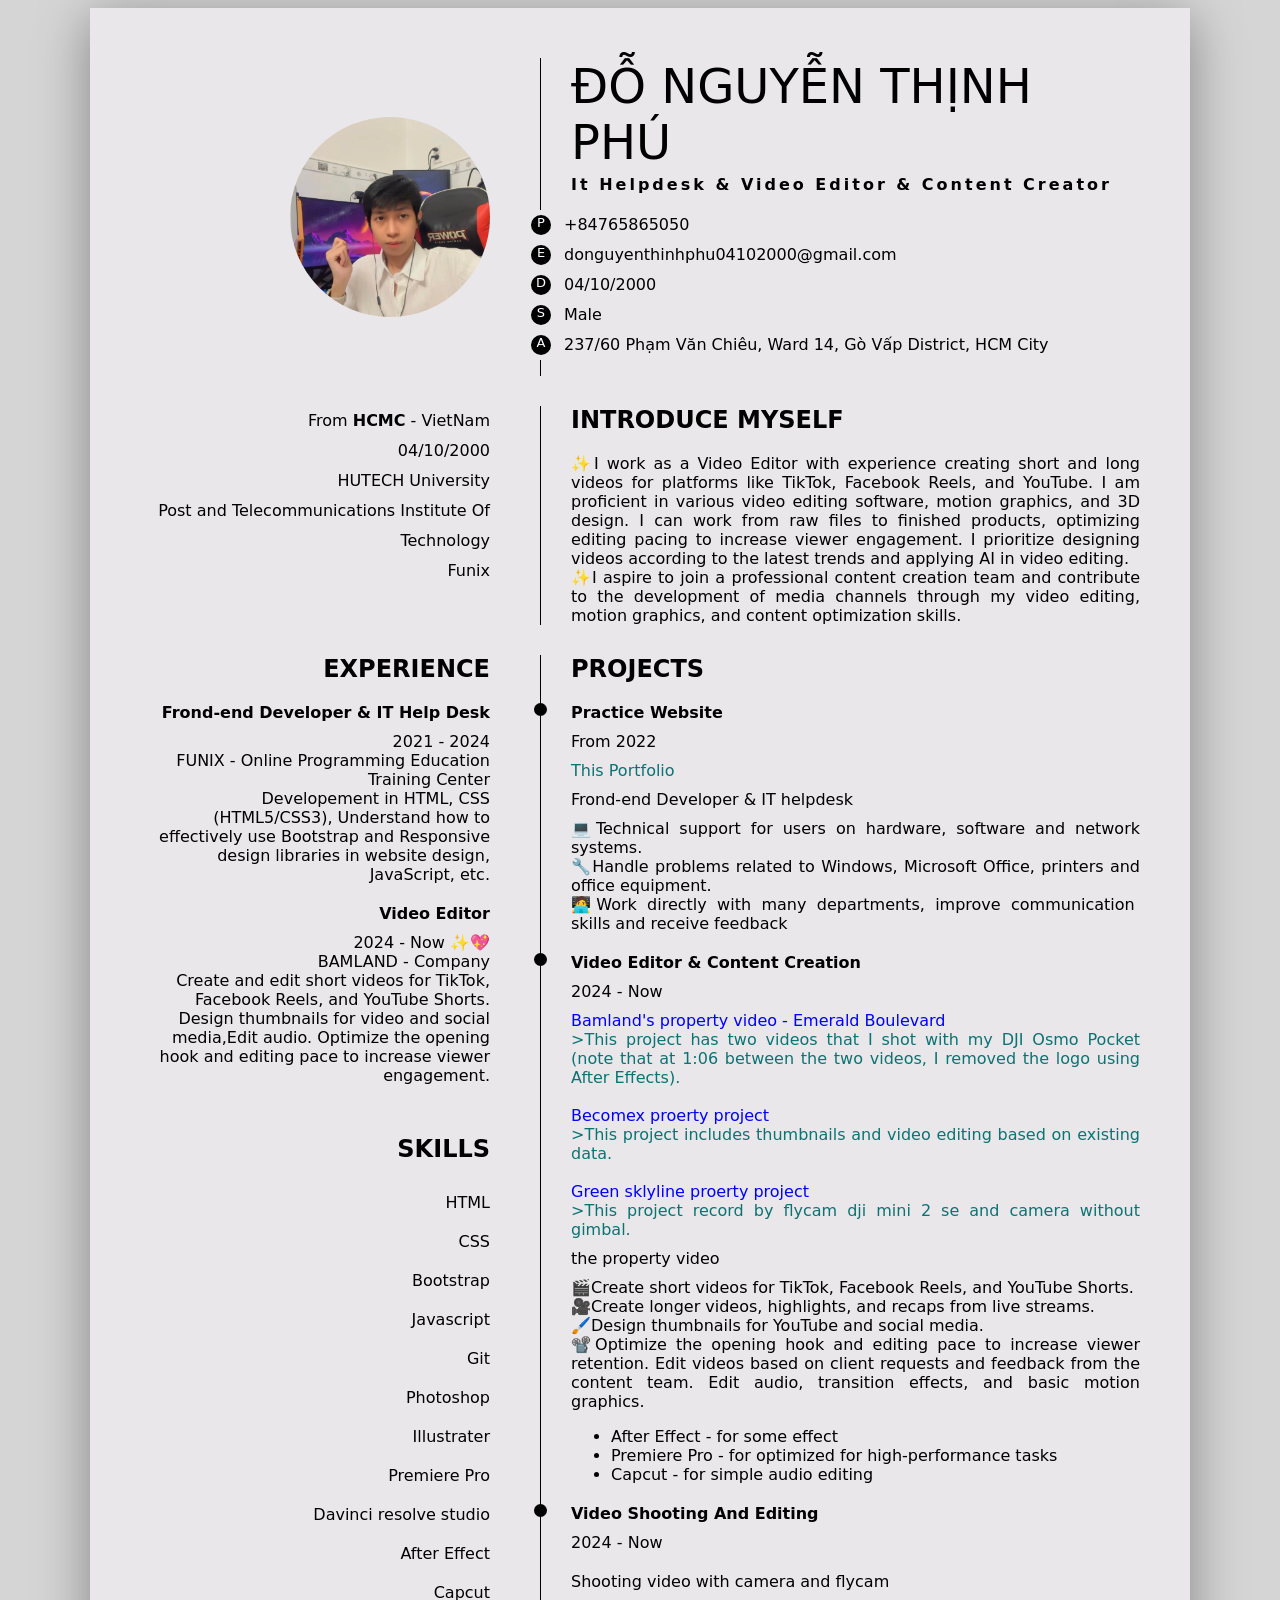
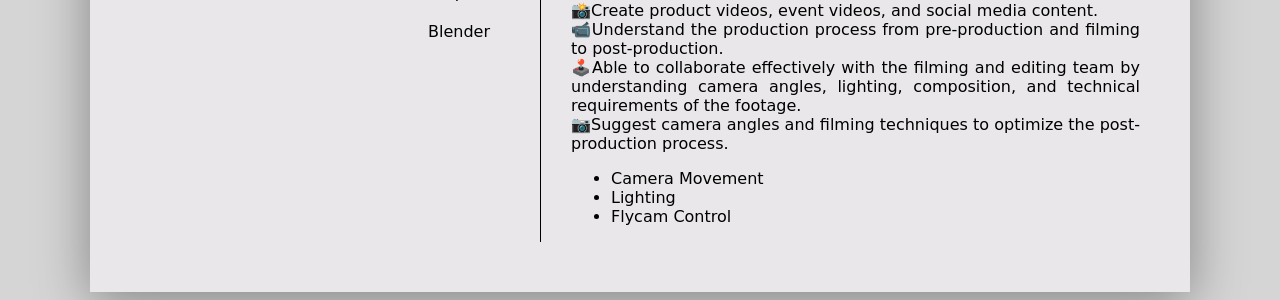
==== commit 37329b2a: "Add files via upload" ====
--- a/CV_videoEditor/index.html
+++ b/CV_videoEditor/index.html
@@ -1,1164 +1,201 @@
-<!DOCTYPE html>
+<!doctype html>
 <html lang="en">
-
-<head>
-    <meta charset="UTF-8">
-    <meta http-equiv="X-UA-Compatible" content="IE=edge">
-    <meta name="viewport" content="width=device-width, initial-scale=1.0">
-    <title>Lời chúc của Phú☃️☃️❄️❄️</title>
-</head>
-<style>
-    ::selection {
-        background: rgba(255, 255, 0, 0.5);
-    }
-
-    body {
-        background: white;
-    }
-
-    .window {
-        width: 340px;
-        height: 340px;
-        background: #a0d5d3;
-        position: absolute;
-        top: 50%;
-        left: 50%;
-        border-radius: 50%;
-        margin-top: -60px;
-        -webkit-transform: translate(-50%, -50%);
-        -moz-transform: translate(-50%, -50%);
-        -ms-transform: translate(-50%, -50%);
-        -o-transform: translate(-50%, -50%);
-        transform: translate(-50%, -50%);
-        border: 10px solid #f8e7dc;
-        overflow: hidden;
-    }
-
-    .santa {
-        position: absolute;
-        left: 50%;
-        bottom: 0;
-        -webkit-transform: translateX(-50%);
-        -moz-transform: translateX(-50%);
-        -ms-transform: translateX(-50%);
-        -o-transform: translateX(-50%);
-        transform: translateX(-50%);
-    }
-
-    .santa .body {
-        width: 190px;
-        height: 210px;
-        background: #de2f32;
-        position: relative;
-        border-radius: 50%;
-        top: 0;
-        -webkit-animation: bodyLaugh 4s linear infinite;
-        -moz-animation: bodyLaugh 4s linear infinite;
-        -ms-animation: bodyLaugh 4s linear infinite;
-        -o-animation: bodyLaugh 4s linear infinite;
-        animation: bodyLaugh 4s linear infinite;
-        -webkit-transform: translateY(50%);
-        -moz-transform: translateY(50%);
-        -ms-transform: translateY(50%);
-        -o-transform: translateY(50%);
-        transform: translateY(50%);
-    }
-
-    .santa .body:before {
-        content: " ";
-        width: 7px;
-        height: 7px;
-        background: #f7be10;
-        border-radius: 50%;
-        position: absolute;
-        top: 35%;
-        left: 50%;
-        -webkit-transform: translate(-50%, -50%);
-        -moz-transform: translate(-50%, -50%);
-        -ms-transform: translate(-50%, -50%);
-        -o-transform: translate(-50%, -50%);
-        transform: translate(-50%, -50%);
-        box-shadow: 0px -18px 0px #f7be10, 0px 18px 0px #f7be10;
-    }
-
-    .santa .head {
-        z-index: 2;
-        position: absolute;
-        bottom: 90px;
-        left: 50%;
-        -webkit-animation: headLaugh 4s linear infinite;
-        -moz-animation: headLaugh 4s linear infinite;
-        -ms-animation: headLaugh 4s linear infinite;
-        -o-animation: headLaugh 4s linear infinite;
-        animation: headLaugh 4s linear infinite;
-        -webkit-transform: translateX(-50%);
-        -moz-transform: translateX(-50%);
-        -ms-transform: translateX(-50%);
-        -o-transform: translateX(-50%);
-        transform: translateX(-50%);
-    }
-
-    .santa .head .face {
-        width: 120px;
-        height: 130px;
-        background: #edcab0;
-        background: radial-gradient(#edcab0, #e9a982);
-        border-radius: 50%;
-        border: 3px solid #f8e7dc;
-    }
-
-    .santa .head .face .redhat .whitepart {
-        position: absolute;
-        left: 50%;
-        top: 0;
-        -webkit-transform: translateX(-50%);
-        -moz-transform: translateX(-50%);
-        -ms-transform: translateX(-50%);
-        -o-transform: translateX(-50%);
-        transform: translateX(-50%);
-        width: 90%;
-        height: 32px;
-        background: #f8e7dc;
-        border-radius: 50px;
-        z-index: 4;
-        box-shadow: 0px 6px 0px -4px rgba(0, 0, 0, 0.1);
-    }
-
-    .santa .head .face .redhat .redpart {
-        width: 120px;
-        height: 120px;
-        background: #de2f32;
-        position: absolute;
-        top: -50px;
-        left: 15px;
-        border-radius: 50%;
-        z-index: -1;
-    }
-
-    .santa .head .face .redhat .redpart:before {
-        content: " ";
-        width: 95px;
-        height: 95px;
-        position: absolute;
-        left: 0;
-        top: 12px;
-        border-radius: 50%;
-        box-shadow: inset -8px -1px 0px -5px rgba(0, 0, 0, 0.05);
-    }
-
-    .santa .head .face .redhat .redpart:after {
-        content: " ";
-        position: absolute;
-        right: 0;
-        top: 60px;
-        background: #de2f32;
-        width: 20px;
-        height: 50px;
-    }
-
-    .santa .head .face .redhat .hatball {
-        width: 38px;
-        height: 38px;
-        background: #f8e7dc;
-        border-radius: 50%;
-        z-index: 5;
-        position: absolute;
-        right: -20px;
-        top: 40px;
-        box-shadow: 0px 6px 0px -4px rgba(0, 0, 0, 0.1);
-    }
-
-    .santa .head .face .eyes {
-        position: absolute;
-        left: 50%;
-        -webkit-transform: translateX(-50%);
-        -moz-transform: translateX(-50%);
-        -ms-transform: translateX(-50%);
-        -o-transform: translateX(-50%);
-        transform: translateX(-50%);
-        top: 57px;
-    }
-
-    .santa .head .face .eyes:before,
-    .santa .head .face .eyes:after {
-        content: " ";
-        position: absolute;
-        width: 15px;
-        height: 9px;
-        top: 0;
-        border: 5px solid #a8744f;
-        border-width: 0;
-        border-top-width: 5px;
-        border-radius: 50%;
-    }
-
-    .santa .head .face .eyes:before {
-        left: -28px;
-    }
-
-    .santa .head .face .eyes:after {
-        right: -28px;
-    }
-
-    .santa .head .face .beard {
-        width: 55px;
-        height: 55px;
-        background: #f8e7dc;
-        border-radius: 50%;
-        position: absolute;
-        bottom: -30px;
-        left: 50%;
-        -webkit-animation: beardLaugh 4s linear infinite;
-        -moz-animation: beardLaugh 4s linear infinite;
-        -ms-animation: beardLaugh 4s linear infinite;
-        -o-animation: beardLaugh 4s linear infinite;
-        animation: beardLaugh 4s linear infinite;
-        -webkit-transform: translateX(-50%);
-        -moz-transform: translateX(-50%);
-        -ms-transform: translateX(-50%);
-        -o-transform: translateX(-50%);
-        transform: translateX(-50%);
-    }
-
-    .santa .head .face .beard:before,
-    .santa .head .face .beard:after {
-        content: " ";
-        width: 80px;
-        height: 80px;
-        background: #f8e7dc;
-        border-radius: 50%;
-        position: absolute;
-        bottom: 15px;
-    }
-
-    .santa .head .face .beard:before {
-        left: -40px;
-    }
-
-    .santa .head .face .beard:after {
-        right: -40px;
-    }
-
-    .santa .head .face .beard .nouse {
-        width: 25px;
-        height: 20px;
-        border-radius: 50%;
-        background: #edcab0;
-        position: absolute;
-        z-index: 3;
-        box-shadow: inset -3px -3px 0px #e9a982;
-        left: 50%;
-        -webkit-transform: translateX(-50%);
-        -moz-transform: translateX(-50%);
-        -ms-transform: translateX(-50%);
-        -o-transform: translateX(-50%);
-        transform: translateX(-50%);
-        top: -42px;
-    }
-
-    .santa .head .face .beard .mouth {
-        background: #a8744f;
-        z-index: 3;
-        position: absolute;
-        width: 15px;
-        height: 5px;
-        border-bottom-right-radius: 80px 50px;
-        border-bottom-left-radius: 80px 50px;
-        left: 50%;
-        top: 0;
-        -webkit-animation: mouthLaugh 4s linear infinite;
-        -moz-animation: mouthLaugh 4s linear infinite;
-        -ms-animation: mouthLaugh 4s linear infinite;
-        -o-animation: mouthLaugh 4s linear infinite;
-        animation: mouthLaugh 4s linear infinite;
-        -webkit-transform: translateX(-50%);
-        -moz-transform: translateX(-50%);
-        -ms-transform: translateX(-50%);
-        -o-transform: translateX(-50%);
-        transform: translateX(-50%);
-    }
-
-    .santa .head .ears:before,
-    .santa .head .ears:after {
-        content: " ";
-        width: 20px;
-        height: 30px;
-        border-radius: 50%;
-        background: radial-gradient(#e9a982, #edcab0);
-        position: absolute;
-        top: 50%;
-        z-index: -1;
-    }
-
-    .santa .head .ears:before {
-        left: -8px;
-        -webkit-transform: rotate(-10deg);
-        -moz-transform: rotate(-10deg);
-        -ms-transform: rotate(-10deg);
-        -o-transform: rotate(-10deg);
-        transform: rotate(-10deg);
-    }
-
-    .santa .head .ears:after {
-        right: -8px;
-        -webkit-transform: rotate(10deg);
-        -moz-transform: rotate(10deg);
-        -ms-transform: rotate(10deg);
-        -o-transform: rotate(10deg);
-        transform: rotate(10deg);
-    }
-
-    @font-face {
-        font-family: 'Mountains of Christmas';
-        font-style: normal;
-        src: local("Mountains of Christmas"), local("MountainsofChristmas-Regular"), url(https://fonts.gstatic.com/s/mountainsofchristmas/v8/dVGBFPwd6G44IWDbQtPewylJhLDHyIrT3I5b5eGTHmw.woff2) format("woff2");
-    }
-
-    /* .message {
-        position: absolute;
-        left: 50%;
-        top: 50%;
-        margin-top: 80px;
-        -webkit-transform: translateX(-50%);
-        -moz-transform: translateX(-50%);
-        -ms-transform: translateX(-50%);
-        -o-transform: translateX(-50%);
-        transform: translateX(-50%);
-        color: #f8e7dc;
-        font-family: 'Mountains of Christmas';
-    }
-
-    .message h1 {
-        font-style: normal;
-        font-size: 75px;
-        margin-bottom: 0;
-        white-space: nowrap;
-    }
-
-    .message h2 {
-        margin: 0;
-        font-size: 20px;
-        text-align: center;
-        white-space: nowrap;
-    } */
-     /* im trying to fix this to below */
-     .message {
-        position: absolute;
-        left: 50%;
-        top: 50%;
-        margin-top: 80px;
-        transform: translateX(-50%);
-        color: #f8e7dc;
-        font-family: 'Mountains of Christmas';
-        
-        width: 90%;
-        max-width: 600px;
-        text-align: center;
-    }
-
-    .message h1 {
-        font-style: normal;
-        font-size: clamp(32px, 8vw, 75px);
-        margin-bottom: 10px;
-        line-height: 1.1;
-
-        white-space: normal;
-        word-wrap: break-word;
-    }
-
-    .message h2 {
-        margin: 5px 0;
-        font-size: clamp(14px, 3vw, 20px);
-        line-height: 1.5;
-
-        white-space: normal;
-        word-wrap: break-word;
-    }
-    @media (max-width: 768px) {
-
-        .window {
-            width: 280px;
-            height: 280px;
-        }
-
-        .message {
-            width: 95%;
-            margin-top: 60px;
-        }
-
-        .message h1 {
-            font-size: 38px;
-        }
-
-        .message h2 {
-            font-size: 16px;
-        }
-    }
-/* that's all */
-
-    .message h2 a {
-        color: #f7be10;
-        opacity: 0.8;
-    }
-
-    .message h2 a:hover {
-        opacity: 1;
-    }
-
-    @-webkit-keyframes bodyLaugh {
-        0% {
-            top: 0px;
-        }
-
-        2% {
-            top: -3px;
-        }
-
-        4% {
-            top: 0px;
-        }
-
-        8% {
-            top: -3px;
-        }
-
-        10% {
-            top: 0px;
-        }
-
-        12% {
-            top: -3px;
-        }
-
-        14% {
-            top: 0px;
-        }
-
-        18% {
-            top: -3px;
-        }
-
-        20% {
-            top: 0px;
-        }
-
-        22% {
-            top: -3px;
-        }
-
-        24% {
-            top: 0px;
-        }
-
-        28% {
-            top: -3px;
-        }
-
-        30% {
-            top: 0px;
-        }
-
-        100% {
-            top: 0px;
-        }
-    }
-
-    @-moz-keyframes bodyLaugh {
-        0% {
-            top: 0px;
-        }
-
-        2% {
-            top: -3px;
-        }
-
-        4% {
-            top: 0px;
-        }
-
-        8% {
-            top: -3px;
-        }
-
-        10% {
-            top: 0px;
-        }
-
-        12% {
-            top: -3px;
-        }
-
-        14% {
-            top: 0px;
-        }
-
-        18% {
-            top: -3px;
-        }
-
-        20% {
-            top: 0px;
-        }
-
-        22% {
-            top: -3px;
-        }
-
-        24% {
-            top: 0px;
-        }
-
-        28% {
-            top: -3px;
-        }
-
-        30% {
-            top: 0px;
-        }
-
-        100% {
-            top: 0px;
-        }
-    }
-
-    @-ms-keyframes bodyLaugh {
-        0% {
-            top: 0px;
-        }
-
-        2% {
-            top: -3px;
-        }
-
-        4% {
-            top: 0px;
-        }
-
-        8% {
-            top: -3px;
-        }
-
-        10% {
-            top: 0px;
-        }
-
-        12% {
-            top: -3px;
-        }
-
-        14% {
-            top: 0px;
-        }
-
-        18% {
-            top: -3px;
-        }
-
-        20% {
-            top: 0px;
-        }
-
-        22% {
-            top: -3px;
-        }
-
-        24% {
-            top: 0px;
-        }
-
-        28% {
-            top: -3px;
-        }
-
-        30% {
-            top: 0px;
-        }
-
-        100% {
-            top: 0px;
-        }
-    }
-
-    @keyframes bodyLaugh {
-        0% {
-            top: 0px;
-        }
-
-        2% {
-            top: -3px;
-        }
-
-        4% {
-            top: 0px;
-        }
-
-        8% {
-            top: -3px;
-        }
-
-        10% {
-            top: 0px;
-        }
-
-        12% {
-            top: -3px;
-        }
-
-        14% {
-            top: 0px;
-        }
-
-        18% {
-            top: -3px;
-        }
-
-        20% {
-            top: 0px;
-        }
-
-        22% {
-            top: -3px;
-        }
-
-        24% {
-            top: 0px;
-        }
-
-        28% {
-            top: -3px;
-        }
-
-        30% {
-            top: 0px;
-        }
-
-        100% {
-            top: 0px;
-        }
-    }
-
-    @-webkit-keyframes beardLaugh {
-        0% {
-            bottom: -28px;
-        }
-
-        2% {
-            bottom: -30px;
-        }
-
-        4% {
-            bottom: -28px;
-        }
-
-        8% {
-            bottom: -30px;
-        }
-
-        10% {
-            bottom: -28px;
-        }
-
-        12% {
-            bottom: -30px;
-        }
-
-        14% {
-            bottom: -28px;
-        }
-
-        18% {
-            bottom: -30px;
-        }
-
-        20% {
-            bottom: -28px;
-        }
-
-        22% {
-            bottom: -30px;
-        }
-
-        24% {
-            bottom: -28px;
-        }
-
-        28% {
-            bottom: -30px;
-        }
-
-        30% {
-            bottom: -28px;
-        }
-
-        100% {
-            bottom: -28px;
-        }
-    }
-
-    @-moz-keyframes beardLaugh {
-        0% {
-            bottom: -28px;
-        }
-
-        2% {
-            bottom: -30px;
-        }
-
-        4% {
-            bottom: -28px;
-        }
-
-        8% {
-            bottom: -30px;
-        }
-
-        10% {
-            bottom: -28px;
-        }
-
-        12% {
-            bottom: -30px;
-        }
-
-        14% {
-            bottom: -28px;
-        }
-
-        18% {
-            bottom: -30px;
-        }
-
-        20% {
-            bottom: -28px;
-        }
-
-        22% {
-            bottom: -30px;
-        }
-
-        24% {
-            bottom: -28px;
-        }
-
-        28% {
-            bottom: -30px;
-        }
-
-        30% {
-            bottom: -28px;
-        }
-
-        100% {
-            bottom: -28px;
-        }
-    }
-
-    @-ms-keyframes beardLaugh {
-        0% {
-            bottom: -28px;
-        }
-
-        2% {
-            bottom: -30px;
-        }
-
-        4% {
-            bottom: -28px;
-        }
-
-        8% {
-            bottom: -30px;
-        }
-
-        10% {
-            bottom: -28px;
-        }
-
-        12% {
-            bottom: -30px;
-        }
-
-        14% {
-            bottom: -28px;
-        }
-
-        18% {
-            bottom: -30px;
-        }
-
-        20% {
-            bottom: -28px;
-        }
-
-        22% {
-            bottom: -30px;
-        }
-
-        24% {
-            bottom: -28px;
-        }
-
-        28% {
-            bottom: -30px;
-        }
-
-        30% {
-            bottom: -28px;
-        }
-
-        100% {
-            bottom: -28px;
-        }
-    }
-
-    @keyframes beardLaugh {
-        0% {
-            bottom: -28px;
-        }
-
-        2% {
-            bottom: -30px;
-        }
-
-        4% {
-            bottom: -28px;
-        }
-
-        8% {
-            bottom: -30px;
-        }
-
-        10% {
-            bottom: -28px;
-        }
-
-        12% {
-            bottom: -30px;
-        }
-
-        14% {
-            bottom: -28px;
-        }
-
-        18% {
-            bottom: -30px;
-        }
-
-        20% {
-            bottom: -28px;
-        }
-
-        22% {
-            bottom: -30px;
-        }
-
-        24% {
-            bottom: -28px;
-        }
-
-        28% {
-            bottom: -30px;
-        }
-
-        30% {
-            bottom: -28px;
-        }
-
-        100% {
-            bottom: -28px;
-        }
-    }
-
-    @-webkit-keyframes headLaugh {
-        0% {
-            bottom: 83px;
-        }
-
-        45% {
-            bottom: 83px;
-        }
-
-        50% {
-            bottom: 90px;
-        }
-
-        92% {
-            bottom: 90px;
-        }
-
-        98% {
-            bottom: 83px;
-        }
-
-        100% {
-            bottom: 83px;
-        }
-    }
-
-    @-moz-keyframes headLaugh {
-        0% {
-            bottom: 83px;
-        }
-
-        45% {
-            bottom: 83px;
-        }
-
-        50% {
-            bottom: 90px;
-        }
-
-        92% {
-            bottom: 90px;
-        }
-
-        98% {
-            bottom: 83px;
-        }
-
-        100% {
-            bottom: 83px;
-        }
-    }
-
-    @-ms-keyframes headLaugh {
-        0% {
-            bottom: 83px;
-        }
-
-        45% {
-            bottom: 83px;
-        }
-
-        50% {
-            bottom: 90px;
-        }
-
-        92% {
-            bottom: 90px;
-        }
-
-        98% {
-            bottom: 83px;
-        }
-
-        100% {
-            bottom: 83px;
-        }
-    }
-
-    @keyframes headLaugh {
-        0% {
-            bottom: 83px;
-        }
-
-        45% {
-            bottom: 83px;
-        }
-
-        50% {
-            bottom: 90px;
-        }
-
-        92% {
-            bottom: 90px;
-        }
-
-        98% {
-            bottom: 83px;
-        }
-
-        100% {
-            bottom: 83px;
-        }
-    }
-
-    @-webkit-keyframes mouthLaugh {
-        0% {
-            width: 20px;
-        }
-
-        45% {
-            width: 20px;
-        }
-
-        50% {
-            width: 15px;
-        }
-
-        92% {
-            width: 15px;
-        }
-
-        98% {
-            width: 20px;
-        }
-
-        100% {
-            width: 20px;
-        }
-    }
-
-    @-moz-keyframes mouthLaugh {
-        0% {
-            width: 20px;
-        }
-
-        45% {
-            width: 20px;
-        }
-
-        50% {
-            width: 15px;
-        }
-
-        92% {
-            width: 15px;
-        }
-
-        98% {
-            width: 20px;
-        }
-
-        100% {
-            width: 20px;
-        }
-    }
-
-    @-ms-keyframes mouthLaugh {
-        0% {
-            width: 20px;
-        }
-
-        45% {
-            width: 20px;
-        }
-
-        50% {
-            width: 15px;
-        }
-
-        92% {
-            width: 15px;
-        }
-
-        98% {
-            width: 20px;
-        }
-
-        100% {
-            width: 20px;
-        }
-    }
-
-    @keyframes mouthLaugh {
-        0% {
-            width: 20px;
-        }
-
-        45% {
-            width: 20px;
-        }
-
-        50% {
-            width: 15px;
-        }
-
-        92% {
-            width: 15px;
-        }
-
-        98% {
-            width: 20px;
-        }
-
-        100% {
-            width: 20px;
-        }
-    }
-
-
-    /* abc  */
-
-.christmas{
-    display: none;
-}
-  
-.christmas:before {
-  content: "";
-  position: absolute;
-  top: 0;
-  left: 0;
-  width: 100%;
-  height: 100%;
-  transform: rotate(-10deg);
-  background-image: radial-gradient(circle at 30% 30%, #fff 1.5%, transparent 2.5%), radial-gradient(circle at 80% 70%, #fff 1.5%, transparent 2.5%), radial-gradient(circle at 30% 50%, #fff 1%, transparent 2%), radial-gradient(circle at 70% 85%, #fff 1%, transparent 2%);
-  background-size: 10% 30%;
-  background-position: 0 0, 0 0, 0 0, 0 0;
-  -webkit-animation: snow 3s linear infinite ;
-          animation: snow 3s linear infinite ;
-}
-@-webkit-keyframes snow {
-  100% {
-    background-position: 0px 200px, 0 200px, 0px 200px, 0px 200px;
-  }
-}
-@keyframes snow {
-  100% {
-    background-position: 0px 200px, 0 200px, 0px 200px, 0px 200px;
-  }
-}
-
-
-</style>
-
-<body id="body" style="display:flex; align-items: center;justify-content: center;height: 100vh;">
-    
-    <div id="btn" style="width:30%;">
-        <svg xmlns="http://www.w3.org/2000/svg" xmlns:xlink="http://www.w3.org/1999/xlink" version="1.1" x="0px" y="0px" viewBox="0 0 150 88.4" enable-background="new 0 0 150 88.4" xml:space="preserve" style="fill: rgb(0, 0, 0);" role="img" aria-label="Valentine Envelope Line Icon">
-            <path d="M60.1,38.6c3.4-3.4,9-3.4,12.4,0l1.2,1.1l1.2-1.1c3.4-3.4,9-3.4,12.4,0c0.4,0.4,0.7,0.7,1,1.1L140,4.8H10.1  L60.1,38.6L60.1,38.6z" style="fill: none;"></path>
-            <path d="M89.8,44.8c0,2.3-0.9,4.6-2.6,6.2L75.4,62.9c-0.5,0.5-1.1,0.7-1.7,0.7s-1.2-0.2-1.7-0.7L60.1,51  c-1.7-1.7-2.6-3.9-2.6-6.2c0-0.7,0.1-1.3,0.2-2L4.8,7.2v75.4c0,0.6,0.5,1,1,1h138.3c0.6,0,1-0.5,1-1V7.2L89.8,44.5  C89.8,44.6,89.8,44.7,89.8,44.8z" style="fill: none;"></path>
-            <g id="__id2_s23t51u2c"><path d="M148.8,2.3c0-0.1-0.1-0.2-0.2-0.3c-0.3-0.3-0.6-0.6-0.9-0.8c-0.4-0.2-0.8-0.3-1.2-0.3c0.4,0,0.9,0.1,1.2,0.3  c-1-0.8-2.2-1.2-3.6-1.2H5.9C4.5,0,3.3,0.5,2.3,1.2C2.1,1.3,1.9,1.5,1.8,1.7C1.7,1.8,1.5,1.9,1.4,2C0.5,3.1,0,4.4,0,5.9v76.7  c0,3.2,2.6,5.9,5.9,5.9h138.3c3.2,0,5.9-2.6,5.9-5.9V5.9C150,4.5,149.5,3.3,148.8,2.3z M147.9,5.4l-2.7,1.8v75.4c0,0.6-0.5,1-1,1  H5.9c-0.6,0-1-0.5-1-1V7.2L2.1,5.3l2.7,1.8V5.9c0-0.6,0.5-1,1-1h0.1c-0.6,0-1,0.5-1,1v1.3l52.9,35.6c0.3-1.6,1.1-3.1,2.3-4.2  l-50-33.7H10L4.8,1.3L10,4.8h130L88.2,39.7c1,1.4,1.5,3,1.6,4.8l55.3-37.3V5.9c0.1-0.6-0.4-1.1-1-1.1h0.1c0.6,0,1,0.5,1,1v1.3  L147.9,5.4c0.7-0.5,1-1.3,1.1-2C149,4.2,148.6,5,147.9,5.4z" style="fill: rgb(169, 216, 221);"></path></g>
-            <g id="__id3_s23t51u2c"><path d="M90.2,43.7c-0.1-1.8-0.6-3.4-1.6-4.9c-0.3-0.4-0.6-0.8-1-1.2c-3.5-3.5-9.2-3.5-12.7,0l-1.2,1.2l-1.2-1.2  c-3.5-3.5-9.2-3.5-12.7,0c0,0,0,0,0,0c-1.2,1.2-2,2.7-2.4,4.4c-0.1,0.6-0.2,1.3-0.2,2c0,2.4,0.9,4.7,2.6,6.4L72,62.5  c0.5,0.5,1.1,0.7,1.8,0.7c0.6,0,1.3-0.2,1.8-0.7l12.1-12.1c1.7-1.7,2.6-4,2.6-6.4C90.3,43.9,90.2,43.8,90.2,43.7z M73.7,57.3  L63.3,46.9c-0.4-0.4-0.7-0.9-0.9-1.5c-0.2-0.4-0.2-0.9-0.2-1.4c0-1.1,0.4-2.1,1.2-2.9c0.2-0.2,0.5-0.4,0.8-0.6  c0.6-0.4,1.3-0.6,2.1-0.6c1.1,0,2.1,0.4,2.9,1.2l2.9,2.9c1,1,2.5,1,3.5,0l2.9-2.9c1.6-1.6,4.1-1.6,5.7,0c0.1,0.1,0.2,0.3,0.4,0.4  c1.2,1.6,1.1,3.8-0.4,5.3l-2.9,2.9L73.7,57.3z" style="fill: rgb(207, 94, 116);"></path></g>
-            </svg>
-            <h1 style="text-align: center;color:#de2f32">Nhấn vào thư nhé !!!</h1>
+  <head>
+    <meta charset="UTF-8" />
+    <meta http-equiv="X-UA-Compatible" content="IE=edge" />
+    <meta name="viewport" content="width=device-width, initial-scale=1.0" />
+    <title>Phu's CV</title>
+    <link rel="stylesheet" href="index.css" />
+    <link
+      rel="stylesheet"
+      href="https://cdnjs.cloudflare.com/ajax/libs/font-awesome/6.2.1/css/all.min.css"
+    />
+  </head>
+  <body>
+    <div class="container">
+      <div class="avatar">
+        <img src="CV.jpg" alt="" />
+      </div>
+      <div class="name">
+        <h1>ĐỖ NGUYỄN THỊNH PHÚ</h1>
+        <div class="specialize">
+          It Helpdesk & Video Editor & Content Creator
+        </div>
+        <ul class="contact">
+          <li><span>P</span> +84765865050</li>
+          <li><span>E</span> donguyenthinhphu04102000@gmail.com</li>
+          <li><span>D</span> 04/10/2000</li>
+          <li><span>S</span> Male</li>
+          <li>
+            <span>A</span> 237/60 Phạm Văn Chiêu, Ward 14, Gò Vấp District, HCM
+            City
+          </li>
+        </ul>
+      </div>
+      <div class="info">
+        <ul>
+          <li>From <b>HCMC</b> - VietNam</li>
+          <li>04/10/2000</li>
+          <li>HUTECH University</li>
+          <li>Post and Telecommunications Institute Of Technology</li>
+          <li>Funix</li>
+        </ul>
+      </div>
+      <div class="intro">
+        <h2>INTRODUCE MYSELF</h2>
+        <div class="des">
+          ✨I work as a Video Editor with experience creating short and long
+          videos for platforms like TikTok, Facebook Reels, and YouTube. I am
+          proficient in various video editing software, motion graphics, and 3D
+          design. I can work from raw files to finished products, optimizing
+          editing pacing to increase viewer engagement. I prioritize designing
+          videos according to the latest trends and applying AI in video
+          editing. <br />
+          ✨I aspire to join a professional content creation team and contribute
+          to the development of media channels through my video editing, motion
+          graphics, and content optimization skills.
+        </div>
+      </div>
+      <div class="experience">
+        <h2>EXPERIENCE</h2>
+
+        <div class="item">
+          <h4>Frond-end Developer & IT Help Desk</h4>
+          <div class="time">
+            <span>2021 - 2024</span>
+            <br />
+            <span>FUNIX - Online Programming Education Training Center</span>
+          </div>
+          <div class="des">
+            Developement in HTML, CSS (HTML5/CSS3), Understand how to
+            effectively use Bootstrap and Responsive design libraries in website
+            design, JavaScript, etc.
+          </div>
+        </div>
+
+        <div class="item">
+          <h4>Video Editor</h4>
+          <div class="time">
+            <span>2024 - Now</span> ✨💖
+            <br />
+            <span>BAMLAND - Company</span>
+          </div>
+          <div class="des">
+            Create and edit short videos for TikTok, Facebook Reels, and YouTube
+            Shorts. Design thumbnails for video and social media,Edit audio.
+            Optimize the opening hook and editing pace to increase viewer
+            engagement.
+          </div>
+        </div>
+        <h2 class="skills">SKILLS</h2>
+        <ul>
+          <li>HTML</li>
+          <li>CSS</li>
+          <li>Bootstrap</li>
+          <li>Javascript</li>
+          <li>Git</li>
+          <li>Photoshop</li>
+          <li>Illustrater</li>
+          <li>Premiere Pro</li>
+          <li>Davinci resolve studio</li>
+          <li>After Effect</li>
+          <li>Capcut</li>
+          <li>Blender</li>
+        </ul>
+      </div>
+      <div class="project">
+        <h2>PROJECTS</h2>
+        <div class="item">
+          <h4>Practice Website</h4>
+          <div class="time">From 2022</div>
+          <div class="web">This Portfolio</div>
+          <div class="location">Frond-end Developer & IT helpdesk</div>
+          <div class="des">
+            💻Technical support for users on hardware, software and network
+            systems. <br />
+            🔧Handle problems related to Windows, Microsoft Office, printers and
+            office equipment. <br />
+            🧑‍💻Work directly with many departments, improve communication skills
+            and receive feedback
+          </div>
+        </div>
+
+        <div class="item">
+          <h4>Video Editor & Content Creation</h4>
+          <div class="time">2024 - Now</div>
+          <div class="web">
+            <a
+              href="https://drive.google.com/drive/folders/1BaCYa3hO27qHtuAuKKKrFc0nmqJ7KECo?usp=sharing"
+              >Bamland's property video - Emerald Boulevard
+            </a>
+            <div class="des">
+              >This project has two videos that I shot with my DJI Osmo Pocket
+              (note that at 1:06 between the two videos, I removed the logo
+              using After Effects).
+            </div>
+            <br />
+            <a
+              href="https://drive.google.com/drive/folders/1PlOJanoSykc5bjNb6Ya43X2ZH3G6Sf4e?usp=sharing"
+              >Becomex proerty project
+            </a>
+            <div class="des">
+              >This project includes thumbnails and video editing based on
+              existing data.
+            </div>
+            <br />
+            <a
+              href="https://drive.google.com/drive/folders/14E3wXo5Frzo8lVdf6R0ysvtfVhwouVs3?usp=sharing"
+              >Green sklyline proerty project
+            </a>
+            <div class="des">
+              >This project record by flycam dji mini 2 se and camera without
+              gimbal.
+            </div>
+          </div>
+          <div class="location">the property video</div>
+          <div class="des">
+            🎬Create short videos for TikTok, Facebook Reels, and YouTube
+            Shorts.<br />
+            🎥Create longer videos, highlights, and recaps from live streams.<br />
+            🖌️Design thumbnails for YouTube and social media.<br />
+            📽️Optimize the opening hook and editing pace to increase viewer
+            retention. Edit videos based on client requests and feedback from
+            the content team. Edit audio, transition effects, and basic motion
+            graphics.
+            <ul>
+              <li>After Effect - for some effect</li>
+              <li>Premiere Pro - for optimized for high-performance tasks</li>
+              <li>Capcut - for simple audio editing</li>
+            </ul>
+          </div>
+        </div>
+
+        <div class="item">
+          <h4>Video Shooting And Editing</h4>
+          <div class="time">2024 - Now</div>
+          <div class="web">
+            <!-- <a href="https://cvonlinecuaphu.000webhostapp.com/"
+              >cvonlinecuaphu.000webhostapp.com
+            </a> -->
+          </div>
+          <div class="location">Shooting video with camera and flycam</div>
+          <div class="des">
+            📸Create product videos, event videos, and social media content.<br />
+            📹Understand the production process from pre-production and filming
+            to post-production. <br />
+            🕹️Able to collaborate effectively with the filming and editing team
+            by understanding camera angles, lighting, composition, and technical
+            requirements of the footage. <br />
+            📷Suggest camera angles and filming techniques to optimize the
+            post-production process.
+            <ul>
+              <li>Camera Movement</li>
+              <li>Lighting</li>
+              <li>Flycam Control</li>
+            </ul>
+          </div>
+        </div>
+      </div>
     </div>
-   
-   <div class="christmas" >
-    <div class="message">
-        <h1>Merry Christmas!</h1>
-        <h2>🦌🦌🎅🎅Lời chúc từ Phú☃️☃️❄️❄️</h2>
-        <h2>Chúc cậu một giáng sinh an lành một năm mới bình an và những điều tốt lành nhất nhenn!</h2>
-    </div>
-    <div class="window ">
-        <div class="santa">
-            <div class="head">
-                <div class="face">
-                    <div class="redhat">
-                        <div class="whitepart"></div>
-                        <div class="redpart"></div>
-                        <div class="hatball"></div>
-                    </div>
-                    <div class="eyes"></div>
-                    <div class="beard">
-                        <div class="nouse"></div>
-                        <div class="mouth"></div>
-                    </div>
-                </div>
-                <div class="ears"></div>
-            </div>
-            <div class="body"></div>
-        </div>
-    </div>
-   
-   </div>
-   <script>
-        document.querySelector("#btn").onclick = function (){
-            document.querySelector("#btn").style.display='none';
-            document.querySelector(".christmas").style.display='block';
-            document.querySelector("#body").style.background="#de2f32";
-        }
-   </script>
-</body>
-
-</html>+  </body>
+</html>
--- a/CV_videoEditor/index.css
+++ b/CV_videoEditor/index.css
@@ -0,0 +1,150 @@
+body {
+  background-color: #d5d5d5;
+  font-family: system-ui;
+}
+.container {
+  background-color: #e9e7ea;
+  width: 1000px;
+  max-width: 100%;
+  margin: auto;
+  padding: 50px;
+  box-shadow: 0 10px 50px #858585;
+  display: grid;
+  grid-template-columns: 35% 60%;
+  column-gap: 5%;
+  row-gap: 30px;
+}
+/* Im Trying fix this code for flexible in email */
+.contact li {
+    display: grid;
+    grid-template-columns: 25px 1fr;
+    gap: 8px;
+}
+
+.contact li span {
+    white-space: nowrap;
+}
+
+.contact li {
+    overflow-wrap: anywhere;
+}
+/* it finish here for fix code */
+.avatar img {
+  width: 200px;
+  height: 200px;
+  object-fit: cover;
+  border-radius: 50%;
+}
+.avatar {
+  display: flex;
+  justify-content: end;
+  align-items: center;
+}
+.name {
+  padding-left: 30px;
+  border-left: 1px solid #000;
+}
+.name h1 {
+  font-weight: 300;
+  font-size: xxx-large;
+  margin: 0px 0 5px;
+}
+.name .specialize {
+  margin: 0;
+  font-weight: bold;
+  letter-spacing: 3px;
+}
+.name .contact {
+  padding: 0;
+  list-style: none;
+}
+.name .contact span {
+  display: inline-block;
+  background-color: #000;
+  width: 20px;
+  height: 20px;
+  color: #fff;
+  text-align: center;
+  border-radius: 50%;
+  font-size: small;
+  margin-right: 20px;
+}
+.name .contact li {
+  padding: 5px 0;
+  transform: translate(-40px);
+  background-color: #e9e7ea;
+}
+.info ul {
+  padding: 0;
+  margin: 0;
+  list-style: none;
+  text-align: right;
+  line-height: 30px;
+}
+
+h2 {
+  padding: 0;
+  margin: 0 0 20px 0;
+}
+.intro {
+  padding-left: 30px;
+  border-left: 1px solid #000;
+  text-align: justify;
+}
+.experience {
+  text-align: right;
+}
+.experience h4 {
+  margin: 20px 0 10px;
+}
+.skills {
+  margin-top: 50px;
+}
+.experience ul {
+  padding: 0;
+  margin: 0;
+  list-style: none;
+}
+.experience li {
+  padding: 10px 0;
+}
+.project {
+  padding-left: 30px;
+  text-align: justify;
+  border-left: 1px solid #000;
+}
+.project h4 {
+  margin: 20px 0 10px;
+}
+.project .web {
+  color: #0c7373;
+  padding: 10px 0;
+}
+.project .location {
+  font-weight: 500;
+  padding-bottom: 10px;
+}
+.project .item {
+  position: relative;
+}
+.project .item::before {
+  position: absolute;
+  width: 13px;
+  height: 13px;
+  background-color: #000;
+  content: "";
+  border-radius: 50%;
+  left: -37px;
+}
+a:link {
+    color: blue;
+    text-decoration: none;
+  }
+a:hover {
+  color: palevioletred;
+  text-decoration: none;
+}
+a:active {
+    color: red;
+    text-decoration: underline;
+}
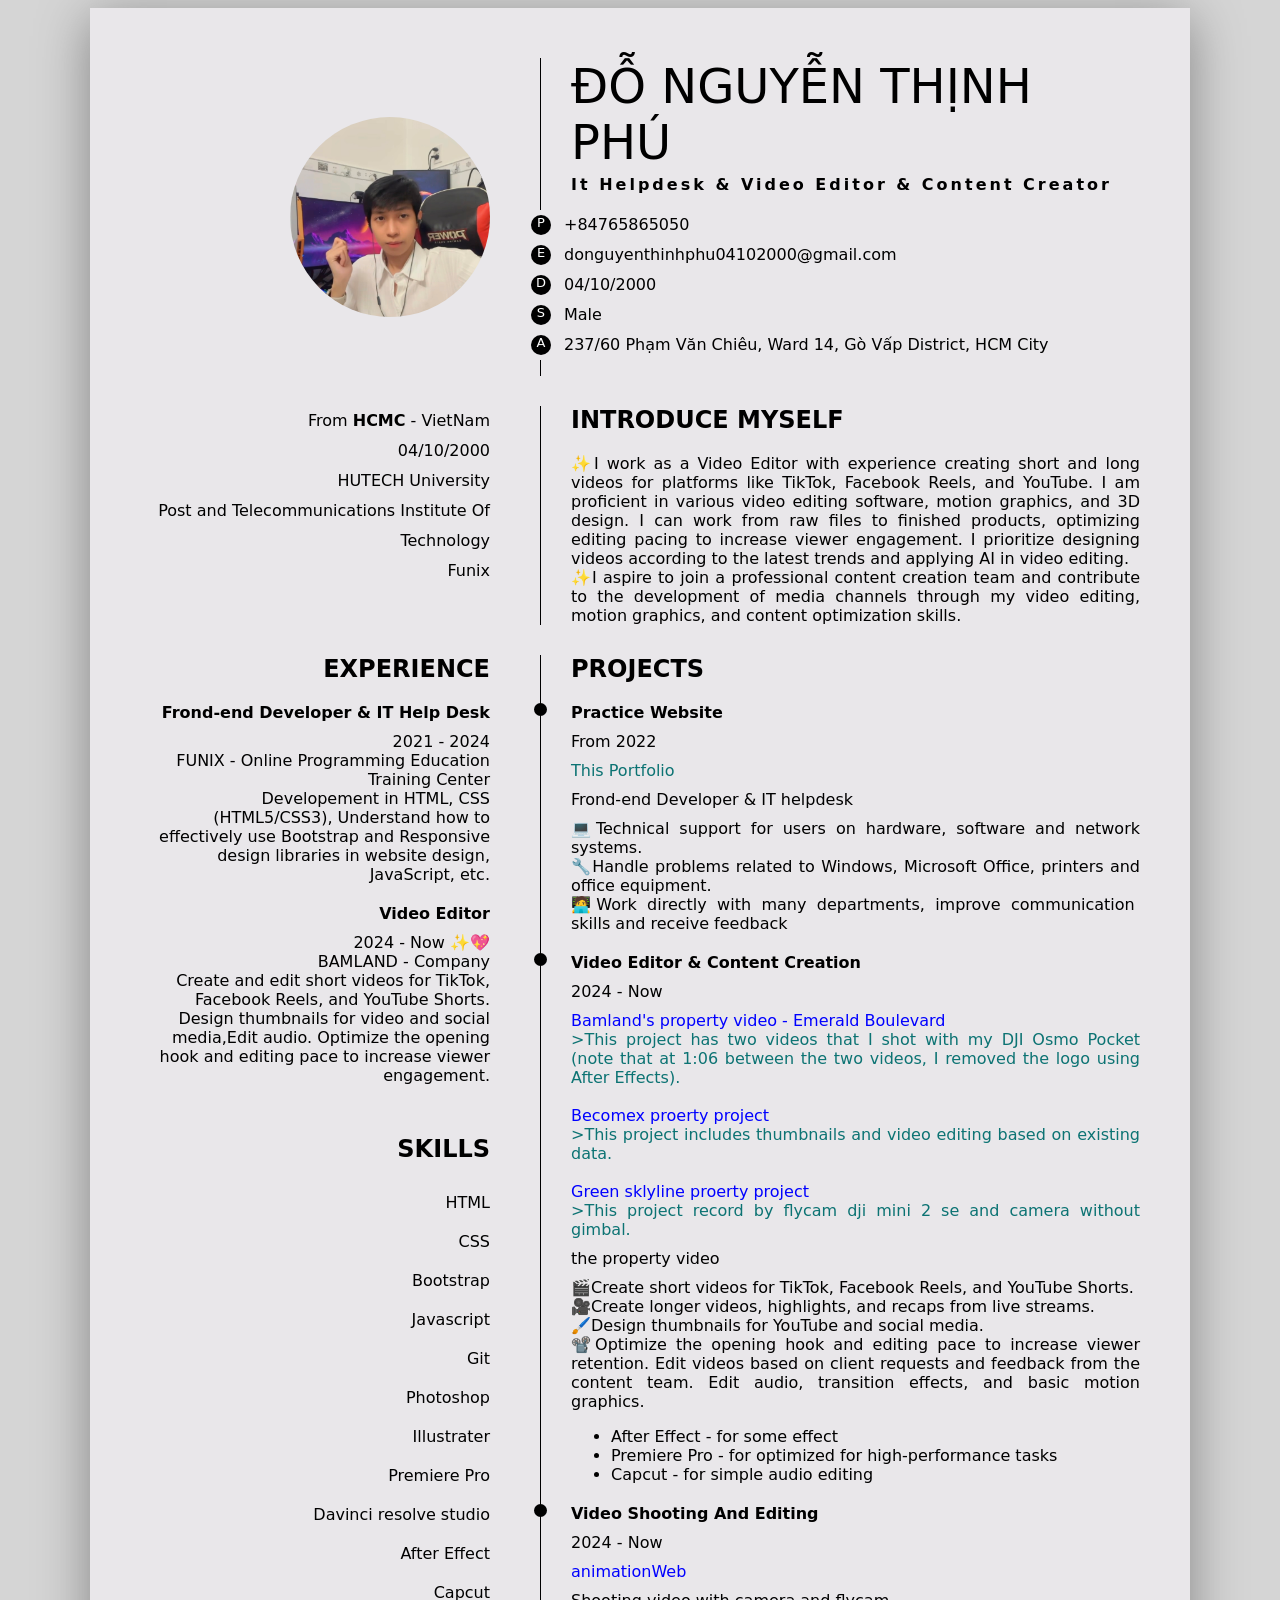
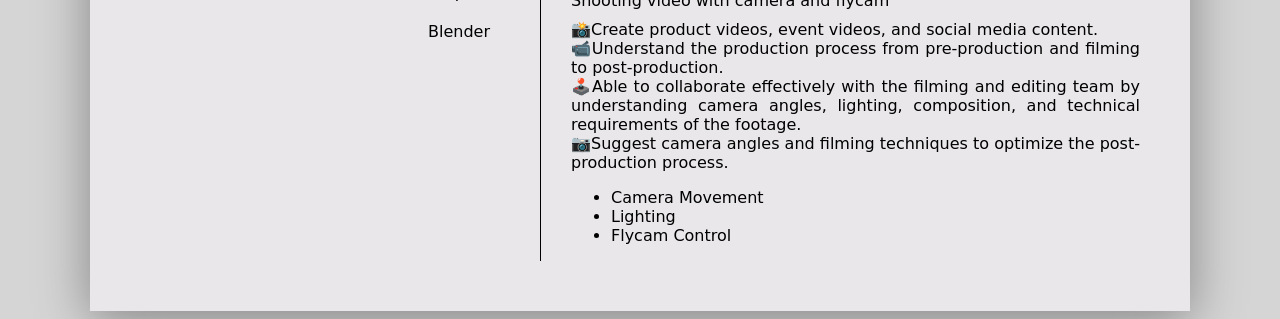
==== commit 52ea85ae: "Update index.html" ====
--- a/CV_videoEditor/index.html
+++ b/CV_videoEditor/index.html
@@ -174,9 +174,9 @@
           <h4>Video Shooting And Editing</h4>
           <div class="time">2024 - Now</div>
           <div class="web">
-            <!-- <a href="https://cvonlinecuaphu.000webhostapp.com/"
-              >cvonlinecuaphu.000webhostapp.com
-            </a> -->
+            <a href="https://phu0410.github.io/CV_videoEditor/ChrisMast.html"
+              >animationWeb
+            </a>
           </div>
           <div class="location">Shooting video with camera and flycam</div>
           <div class="des">
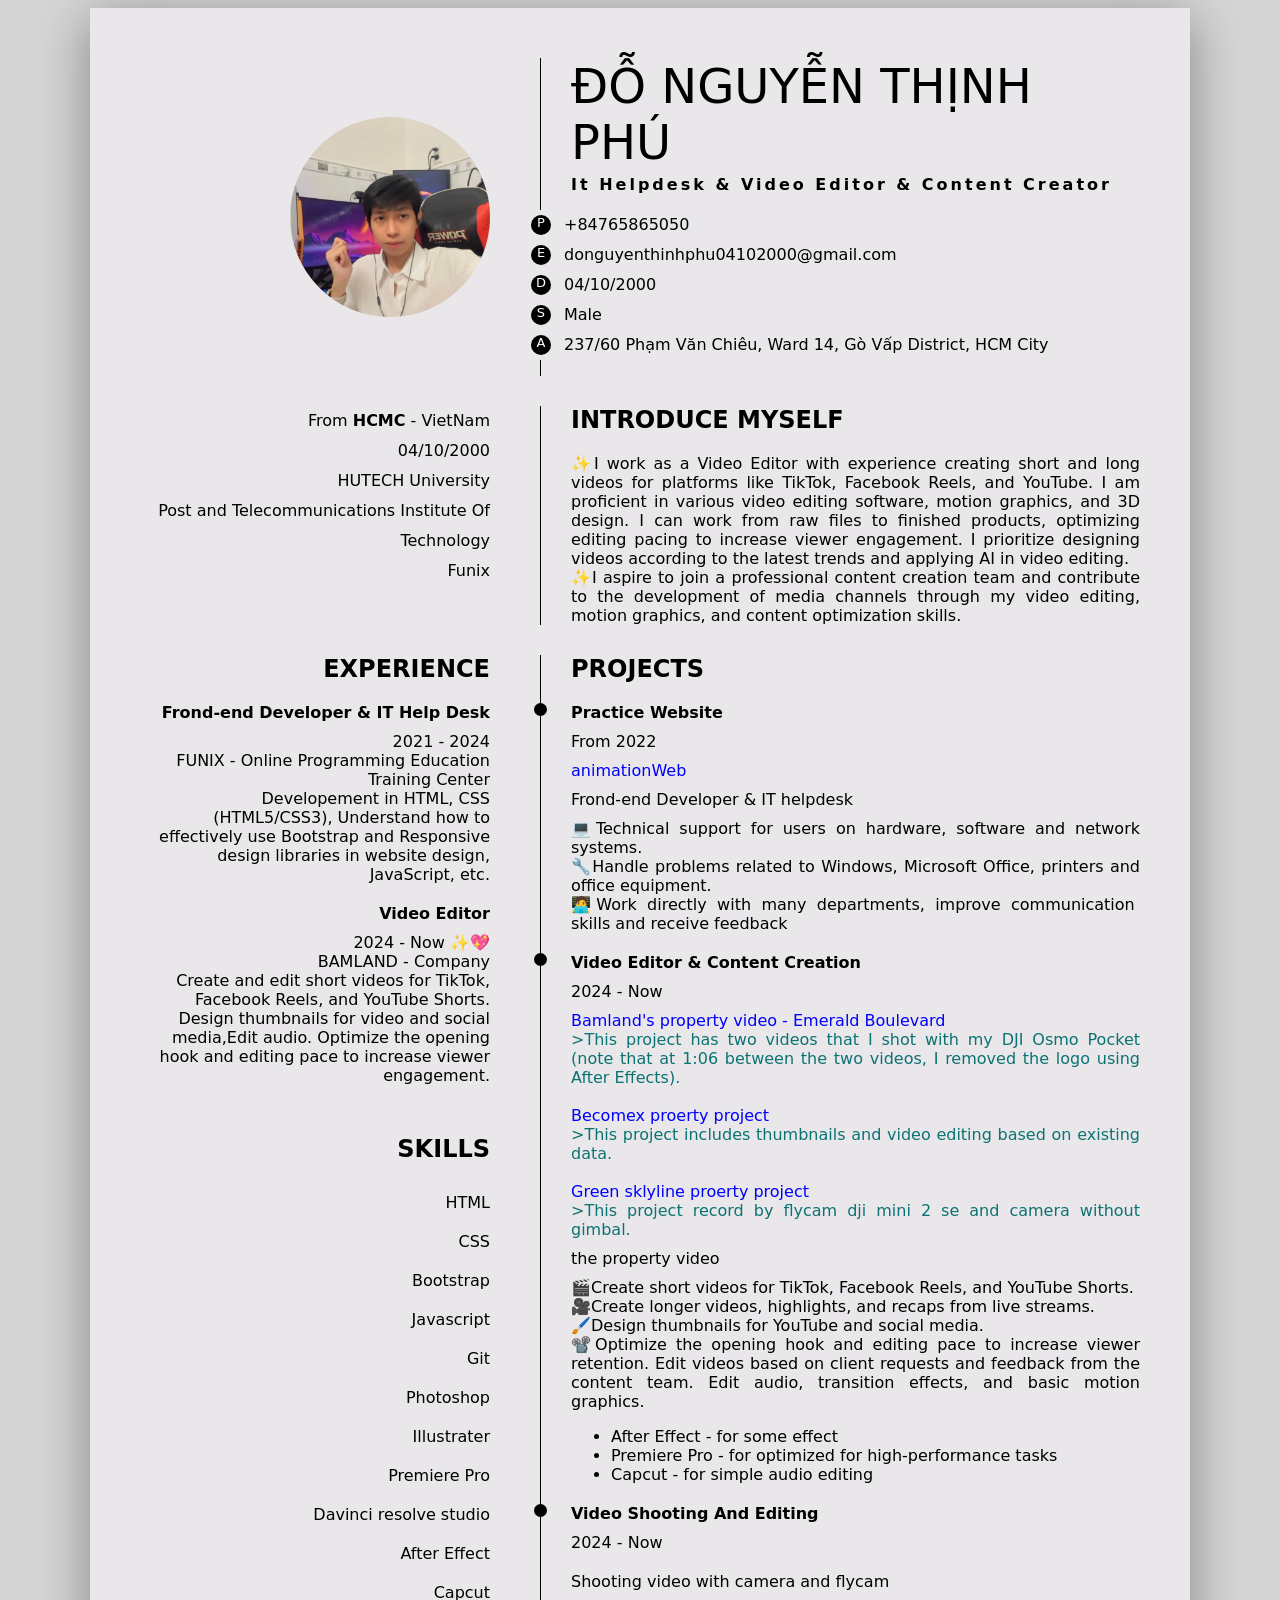
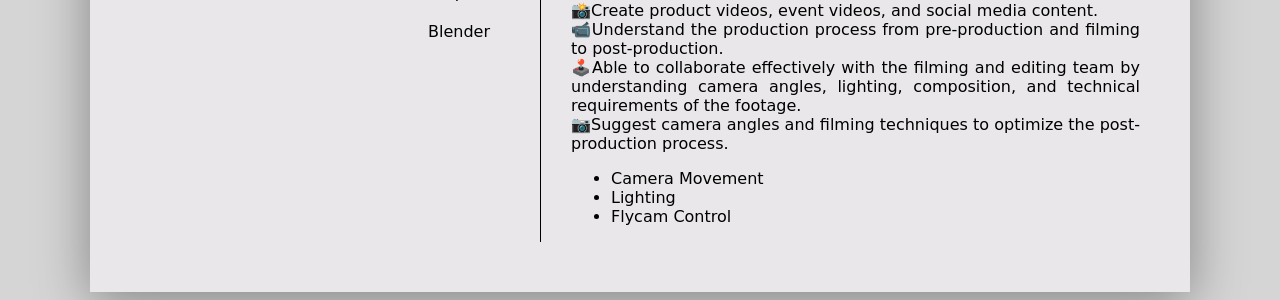
==== commit 84b42e92: "Update index.html" ====
--- a/CV_videoEditor/index.html
+++ b/CV_videoEditor/index.html
@@ -108,7 +108,11 @@
         <div class="item">
           <h4>Practice Website</h4>
           <div class="time">From 2022</div>
-          <div class="web">This Portfolio</div>
+          <div class="web">
+            <a href="https://phu0410.github.io/CV_videoEditor/ChrisMast.html"
+              >animationWeb
+            </a>
+          </div>
           <div class="location">Frond-end Developer & IT helpdesk</div>
           <div class="des">
             💻Technical support for users on hardware, software and network
@@ -174,9 +178,9 @@
           <h4>Video Shooting And Editing</h4>
           <div class="time">2024 - Now</div>
           <div class="web">
-            <a href="https://phu0410.github.io/CV_videoEditor/ChrisMast.html"
+            <!-- <a href="https://phu0410.github.io/CV_videoEditor/ChrisMast.html"
               >animationWeb
-            </a>
+            </a> -->
           </div>
           <div class="location">Shooting video with camera and flycam</div>
           <div class="des">
